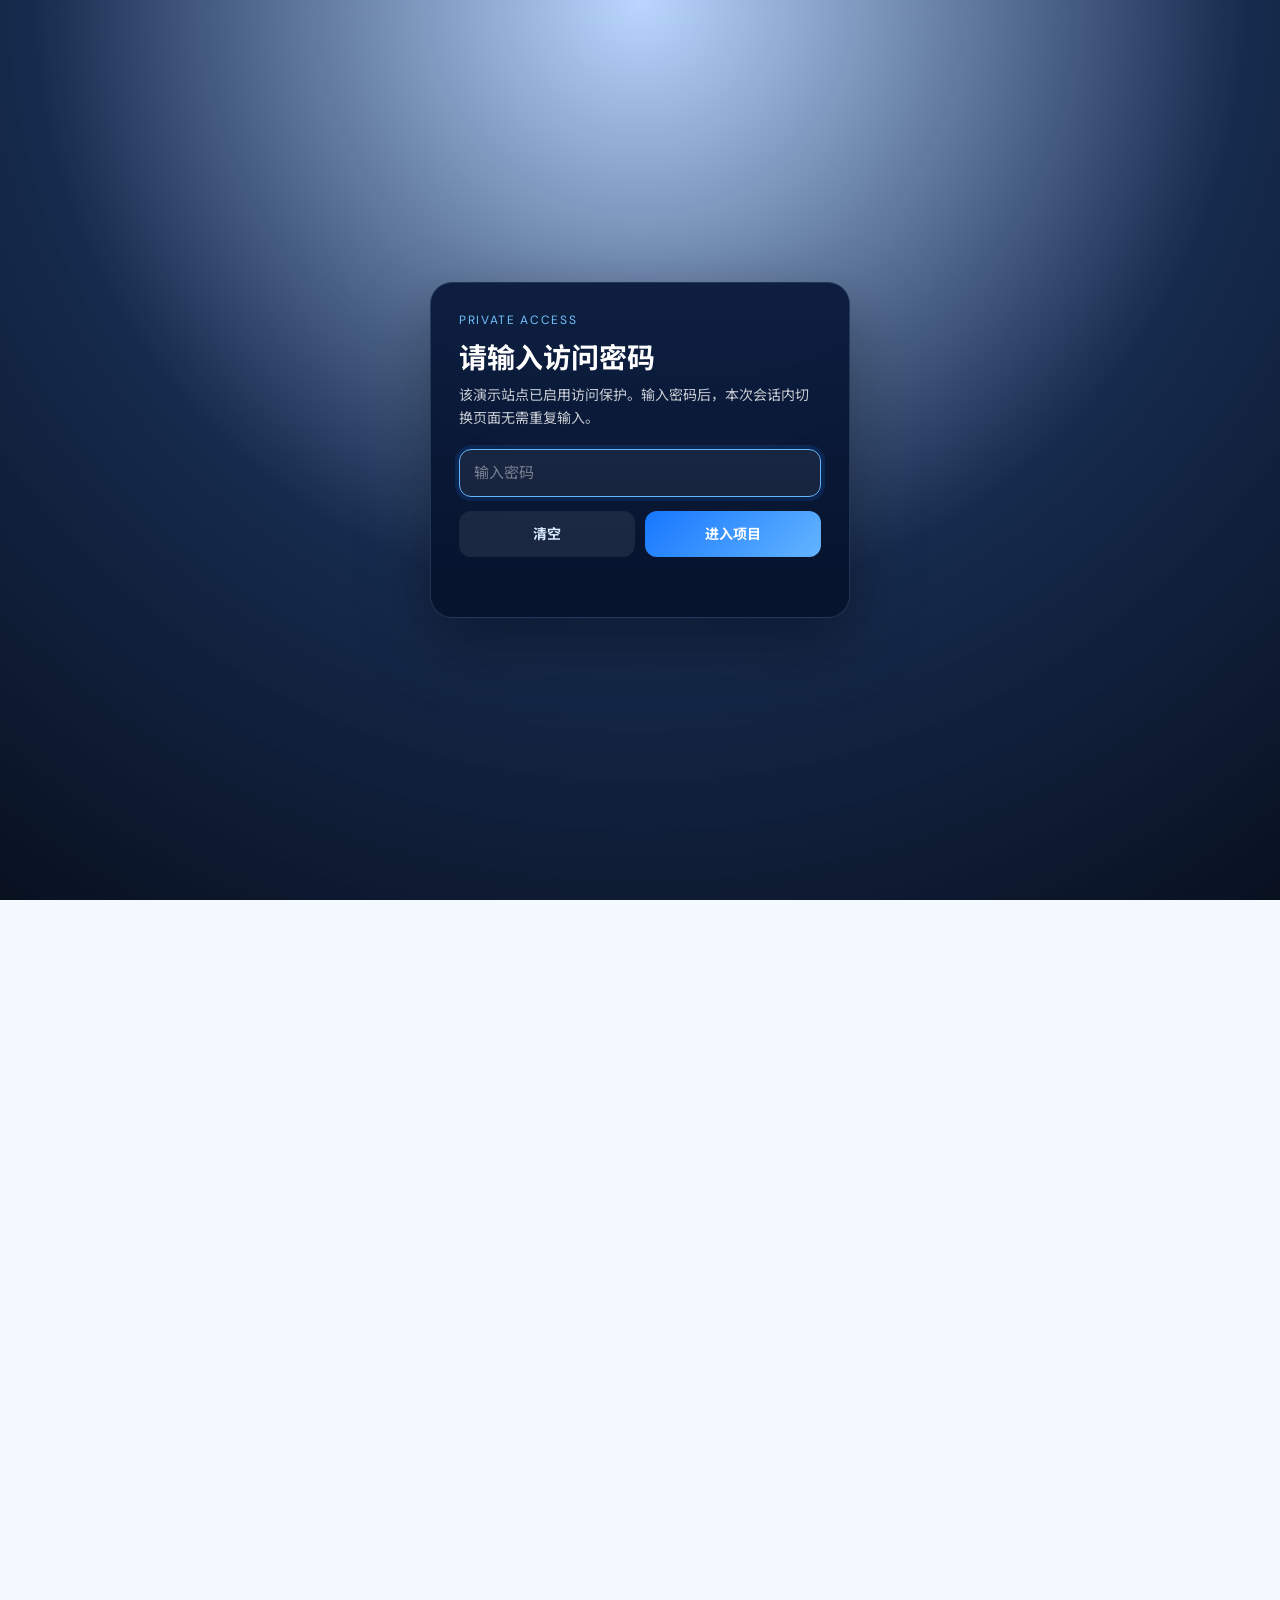
==== datasets.html @ b57ff24f "Add shared password gate for all pages" ====
<!DOCTYPE html>
<html lang="zh-CN">
<head>
  <meta charset="UTF-8" />
  <meta name="viewport" content="width=device-width, initial-scale=1.0" />
  <title>公共数据集 — 图灵 2.0</title>
  <meta name="description" content="覆盖 4 个大类、33 个细分任务的 193 个可验证评测条目，连接数据、任务、指标与测评能力。" />
  <link rel="preconnect" href="https://fonts.googleapis.com" />
  <link rel="preconnect" href="https://fonts.gstatic.com" crossorigin />
  <link href="https://fonts.googleapis.com/css2?family=DM+Sans:wght@400;500;600;700&family=Noto+Sans+SC:wght@400;500;600;700&family=JetBrains+Mono:wght@500;600&display=swap" rel="stylesheet" />
  <script src="gate.js"></script>
  <link rel="stylesheet" href="styles.css" />
  <link rel="stylesheet" href="vitality-blue.css" />
  <link rel="stylesheet" href="animations.css" />
</head>
<body>

  <!-- ============ NAV ============ -->
  <header class="site-header">
    <div class="nav-inner">
      <a href="index.html" class="brand">
        <svg class="brand-symbol brand-ai" viewBox="0 0 42 42" fill="none" aria-hidden="true">
          <path d="M21 2.8 36.8 12v18L21 39.2 5.2 30V12L21 2.8Z" stroke="#1677FF" stroke-width="2"/>
          <path d="m21 8 11 6.4v12.7L21 33.5 10 27.1V14.4L21 8Z" stroke="#64B5FF"/>
          <line x1="21" y1="11" x2="21" y2="31" stroke="#1677FF" stroke-width="1.2" stroke-opacity="0.4" stroke-dasharray="2 2"/>
          <line x1="10" y1="21" x2="32" y2="21" stroke="#1677FF" stroke-width="1.2" stroke-opacity="0.4" stroke-dasharray="2 2"/>
          <path d="M21 21 Q24.6 17.4 28 14" stroke="#705CFF" stroke-width="1.1" stroke-opacity="0.75" fill="none"/>
          <path d="M21 21 Q17.4 17.4 14 14" stroke="#1677FF" stroke-width="1.1" stroke-opacity="0.75" fill="none"/>
          <path d="M21 21 Q17.4 24.6 14 28" stroke="#64B5FF" stroke-width="1.1" stroke-opacity="0.75" fill="none"/>
          <path d="M21 21 Q24.6 24.6 28 28" stroke="#73C4FF" stroke-width="1.1" stroke-opacity="0.75" fill="none"/>
          <circle cx="28" cy="14" r="2.4" fill="#705CFF"/>
          <circle cx="14" cy="14" r="2.4" fill="#1677FF"/>
          <circle cx="14" cy="28" r="2.4" fill="#64B5FF"/>
          <circle cx="28" cy="28" r="2.4" fill="#73C4FF"/>
          <circle cx="21" cy="21" r="5" fill="#1677FF"/>
          <circle cx="21" cy="21" r="2.3" fill="#A9D8FF"/>
          <circle cx="5.2" cy="12" r="1.8" fill="#705CFF"/>
          <circle cx="36.8" cy="30" r="1.8" fill="#1677FF"/>
        </svg>
        <span class="brand-word">
          <span>图灵 <b>2.0</b></span>
          <small>EMOTIONAL INTELLIGENCE AI</small>
        </span>
      </a>

      <nav class="nav-links">
        <a href="index.html">首页</a>
        <a href="datasets.html">公共数据集</a>
        <a href="framework.html">测评框架</a>
        <a href="owned.html">自有数据集</a>
        <a href="leaderboard.html">模型榜单</a>
      </nav>

      <div class="nav-actions">
        <button class="lang-toggle" aria-label="切换语言">
          <span class="lang-opt is-active" data-lang="zh">中文</span>
          <span class="lang-divider">/</span>
          <span class="lang-opt" data-lang="en">EN</span>
        </button>
        <button class="btn-icon-nav" data-dialog-open title="提交测评结果">
          <svg viewBox="0 0 20 20" width="15" height="15" fill="none" aria-hidden="true">
            <path d="M10 13V4M6 7l4-4 4 4" stroke="currentColor" stroke-width="1.8" stroke-linecap="round" stroke-linejoin="round"/>
            <path d="M3 16h14" stroke="currentColor" stroke-width="1.8" stroke-linecap="round"/>
          </svg>
        </button>
        <button class="nav-toggle" aria-label="展开导航">
          <span></span><span></span><span></span>
        </button>
      </div>
    </div>
  </header>

  <!-- Mobile Nav -->
  <div class="mobile-nav">
    <a href="index.html">首页</a>
    <a href="datasets.html">公共数据集</a>
    <a href="framework.html">测评框架</a>
    <a href="owned.html">自有数据集</a>
    <a href="leaderboard.html">模型榜单</a>
    <a href="#" data-dialog-open>提交测评结果 ↗</a>
  </div>

  <!-- ============ 数据集浏览器（深色区） ============ -->
  <section class="dark-section" style="padding-top:64px;padding-bottom:96px;min-height:100vh;">
    <div class="section-shell">

      <div class="section-header-row" style="margin-bottom:8px;">
        <div>
          <span class="section-label">PUBLIC DATASETS</span>
          <h1 class="section-title" style="margin-top:14px;">公共数据集</h1>
          <p class="section-desc" style="margin-top:18px;">
            覆盖 <b>4</b> 个大类、<b>33</b> 个细分任务的 <b>193</b> 个可验证评测条目，连接数据、任务、指标与测评能力。
          </p>
        </div>
        <div class="empathy-pie-card" aria-label="四类能力占比">
          <div class="pie-wrap">
            <div class="empathy-pie" role="img" aria-label="情感共情 27.5%，认知共情 32.1%，共情关怀 22.3%，安全交互 18.1%"></div>
            <div class="pie-total">100%</div>
          </div>
          <div class="pie-legend" aria-label="占比图例">
            <div class="pie-item"><span class="pie-dot dot-affective"></span><span>情感共情</span><b>27.5%</b></div>
            <div class="pie-item"><span class="pie-dot dot-cognitive"></span><span>认知共情</span><b>32.1%</b></div>
            <div class="pie-item"><span class="pie-dot dot-care"></span><span>共情关怀</span><b>22.3%</b></div>
            <div class="pie-item"><span class="pie-dot dot-safe"></span><span>安全交互</span><b>18.1%</b></div>
          </div>
        </div>
      </div>

      <p style="font-size:12.5px;color:rgba(255,255,255,.4);margin-top:20px;line-height:1.7;">
        统计口径：同一数据集若出现在不同细分任务中，按不同评测条目分别计数。<br />
        数据来源：图灵2.0-大模型共情智能评测数据集，更新时间 07月27日。
      </p>

      <!-- 大类统计卡（JS 渲染） -->
      <div class="cat-stats" id="cat-stats"></div>

      <!-- 浏览器面板 -->
      <div class="browser-panel">
        <div class="browser-toolbar">
          <div class="search-box">
            <svg viewBox="0 0 24 24" fill="none"><circle cx="11" cy="11" r="7" stroke="#fff" stroke-width="2"/><path d="m20 20-3.5-3.5" stroke="#fff" stroke-width="2" stroke-linecap="round"/></svg>
            <input type="search" id="dataset-search" class="search-input"
              placeholder="搜索数据集名称、英文名、摘要、模态、任务…" aria-label="搜索数据集" />
          </div>
        </div>

        <div class="subtask-chips" id="subtask-chips"></div>

        <div class="result-count" id="result-count"></div>

        <div class="entry-list" id="entry-list"></div>
      </div>

    </div>
  </section>

  <!-- ============ FOOTER ============ -->
  <footer class="site-footer">
    <div class="footer-inner">
      <div class="footer-grid">
        <div class="footer-brand">
          <a href="index.html" class="brand">
            <svg class="brand-symbol brand-ai" viewBox="0 0 42 42" fill="none" aria-hidden="true">
              <path d="M21 2.8 36.8 12v18L21 39.2 5.2 30V12L21 2.8Z" stroke="#64B5FF" stroke-width="2"/>
              <path d="m21 8 11 6.4v12.7L21 33.5 10 27.1V14.4L21 8Z" stroke="#73C4FF"/>
              <line x1="21" y1="11" x2="21" y2="31" stroke="#73C4FF" stroke-width="1.2" stroke-opacity="0.45" stroke-dasharray="2 2"/>
              <line x1="10" y1="21" x2="32" y2="21" stroke="#73C4FF" stroke-width="1.2" stroke-opacity="0.45" stroke-dasharray="2 2"/>
              <path d="M21 21 Q24.6 17.4 28 14" stroke="#A89BFF" stroke-width="1.1" stroke-opacity="0.85" fill="none"/>
              <path d="M21 21 Q17.4 17.4 14 14" stroke="#73C4FF" stroke-width="1.1" stroke-opacity="0.85" fill="none"/>
              <path d="M21 21 Q17.4 24.6 14 28" stroke="#9FD8FF" stroke-width="1.1" stroke-opacity="0.85" fill="none"/>
              <path d="M21 21 Q24.6 24.6 28 28" stroke="#A9D8FF" stroke-width="1.1" stroke-opacity="0.85" fill="none"/>
              <circle cx="28" cy="14" r="2.4" fill="#A89BFF"/>
              <circle cx="14" cy="14" r="2.4" fill="#73C4FF"/>
              <circle cx="14" cy="28" r="2.4" fill="#9FD8FF"/>
              <circle cx="28" cy="28" r="2.4" fill="#A9D8FF"/>
              <circle cx="21" cy="21" r="5" fill="#64B5FF"/>
              <circle cx="21" cy="21" r="2.3" fill="#D6ECFF"/>
              <circle cx="5.2" cy="12" r="1.8" fill="#A89BFF"/>
              <circle cx="36.8" cy="30" r="1.8" fill="#64B5FF"/>
            </svg>
            <span class="brand-word">
              <span>图灵 <b>2.0</b></span>
              <small>EMOTIONAL INTELLIGENCE AI</small>
            </span>
          </a>
          <p>大模型情感智能开放测评平台——从情绪感知、情感理解，到共情回应与风险识别。</p>
          <p class="footer-tagline">开放 · 透明 · 可复现</p>
        </div>

        <div class="footer-col">
          <h4>导航页面</h4>
          <a href="index.html">首页</a>
          <a href="datasets.html">公共数据集</a>
          <a href="framework.html">测评框架</a>
          <a href="owned.html">自有数据集</a>
          <a href="leaderboard.html">模型榜单</a>
        </div>

        <div class="footer-col">
          <h4>能力领域</h4>
          <a href="framework.html">情绪感知</a>
          <a href="framework.html">情感理解</a>
          <a href="framework.html">共情回应</a>
          <a href="framework.html">安全与伦理</a>
        </div>

        <div class="footer-col">
          <h4>联系与提交</h4>
          <a href="https://github.com/weizhi002/turing-2.0/issues/new?labels=evaluation" target="_blank" rel="noopener">GitHub 讨论 ↗</a>
          <span class="footer-static">benchmark@example.com</span>
          <span class="footer-static">Demo 演示用途 · 数据持续复核</span>
        </div>
      </div>

      <div class="footer-bottom">
        © <span data-year>2026</span> Turing 2.0 Contributors · 大模型情感智能开放测评平台
      </div>
    </div>
  </footer>

  <!-- ============ SUBMIT DIALOG ============ -->
  <dialog id="submit-dialog">
    <div class="dialog-inner">
      <button class="dialog-close" aria-label="关闭">×</button>
      <h3 class="dialog-title">提交结果所需信息</h3>
      <p class="dialog-sub">请按以下四项要求准备评测提交材料</p>

      <div class="dialog-steps">
        <div class="dialog-step">
          <span class="dialog-step-num">1</span>
          <p><b>模型与版本</b><span>模型名称、参数规模、模态输入、推理配置和发布日期</span></p>
        </div>
        <div class="dialog-step">
          <span class="dialog-step-num">2</span>
          <p><b>评测维度</b><span>明确提交 P / U / E / R / G / S / A 中哪些维度，以及对应任务集</span></p>
        </div>
        <div class="dialog-step">
          <span class="dialog-step-num">3</span>
          <p><b>数据与协议</b><span>列出使用的数据集、划分方式、许可证和是否包含私有测试集</span></p>
        </div>
        <div class="dialog-step">
          <span class="dialog-step-num">4</span>
          <p><b>指标与证据</b><span>提供客观指标、人工评分规则、失败案例和可复现实验脚本</span></p>
        </div>
      </div>

      <a class="btn btn-primary" style="width:100%;justify-content:center;" href="https://github.com/weizhi002/turing-2.0/issues/new?labels=evaluation" target="_blank" rel="noopener">前往 GitHub 提交 ↗</a>
      <p class="dialog-demo-note">Demo 演示用途，数据持续复核；正式发布前联系邮箱需替换。</p>
    </div>
  </dialog>

  <script src="data.js"></script>
  <script src="subpages.js"></script>
  <script src="datasets.js"></script>
  <script src="comments.js"></script>
</body>
</html>
---- styles.css ----
/* ============================================================
   图灵 2.0 — Core Design System
   styles.css  (Demo2 复建版 · 2026-08)
   ============================================================ */

/* ---------- 1. Design Tokens ---------- */
:root {
  --ink: #0b1f3a;
  --muted: #63758d;
  --paper: #f4f8ff;
  --white: #ffffff;
  --navy: #071d42;
  --navy-light: #0b2d5c;
  --blue: #1677ff;
  --blue-light: #64b5ff;
  --cyan: #73c4ff;
  --purple: #705cff;
  --line: #d9e5f5;
  --panel-line: #214d7d;

  --nav-h: 78px;
  --nav-max: 1320px;
  --shell-max: 1180px;

  --radius: 16px;
  --radius-sm: 10px;
  --radius-lg: 24px;

  --shadow-soft: 0 8px 30px rgba(11, 31, 58, .08);
  --shadow-blue: 0 12px 40px rgba(22, 119, 255, .16);
  --shadow-card: 0 4px 20px rgba(11, 31, 58, .06);

  --ease: cubic-bezier(.22, .61, .36, 1);
}

/* ---------- 2. Reset & Base ---------- */
*,
*::before,
*::after {
  margin: 0;
  padding: 0;
  box-sizing: border-box;
}

html {
  -webkit-text-size-adjust: 100%;
  scroll-behavior: smooth;
}

body {
  font-family: 'DM Sans', 'Noto Sans SC', sans-serif;
  font-weight: 400;
  color: var(--ink);
  background: var(--paper);
  line-height: 1.6;
  overflow-x: hidden;
}

a {
  color: inherit;
  text-decoration: none;
}

ul {
  list-style: none;
}

img,
svg {
  display: block;
  max-width: 100%;
}

button {
  font-family: inherit;
  cursor: pointer;
  border: none;
  background: none;
}

input {
  font-family: inherit;
}

code {
  font-family: 'JetBrains Mono', 'SF Mono', Consolas, monospace;
  font-size: .88em;
  background: rgba(22, 119, 255, .08);
  padding: 1px 6px;
  border-radius: 5px;
  color: var(--blue);
}

/* ---------- 3. Typography ---------- */
.eyebrow {
  font-family: 'DM Sans', sans-serif;
  font-size: 13px;
  font-weight: 600;
  letter-spacing: .12em;
  text-transform: uppercase;
  color: var(--blue);
}

.section-label {
  font-family: 'DM Sans', sans-serif;
  font-size: 14px;
  font-weight: 600;
  letter-spacing: .1em;
  text-transform: uppercase;
  color: var(--blue);
}

.section-title {
  font-family: 'Noto Sans SC', sans-serif;
  font-size: clamp(34px, 4.4vw, 54px);
  font-weight: 600;
  line-height: 1.18;
  color: var(--ink);
  letter-spacing: -.01em;
}

.section-desc {
  font-size: 17px;
  color: var(--muted);
  max-width: 620px;
  line-height: 1.7;
}

.accent-blue {
  color: var(--blue);
}

/* ---------- 4. Layout Shells ---------- */
.section-shell {
  width: min(var(--shell-max), calc(100% - 48px));
  margin: auto;
}

.section-space {
  padding-top: 118px;
  padding-bottom: 118px;
}

.section-space-sm {
  padding-top: 72px;
  padding-bottom: 72px;
}

/* ---------- 5. Navigation ---------- */
.site-header {
  position: sticky;
  top: 0;
  z-index: 1000;
  background: rgba(244, 248, 255, .82);
  backdrop-filter: blur(20px);
  -webkit-backdrop-filter: blur(20px);
  border-bottom: 1px solid var(--line);
}

.nav-inner {
  max-width: var(--nav-max);
  height: var(--nav-h);
  margin: auto;
  padding: 0 24px;
  display: flex;
  align-items: center;
  gap: 36px;
}

.nav-links {
  display: flex;
  align-items: center;
  gap: 8px;
  margin-left: 12px;
}

.nav-links a {
  font-family: 'Noto Sans SC', sans-serif;
  font-size: 15px;
  font-weight: 500;
  color: var(--ink);
  padding: 8px 16px;
  border-radius: 8px;
  position: relative;
  transition: color .25s var(--ease), background .25s var(--ease);
}

.nav-links a:hover {
  color: var(--blue);
  background: rgba(22, 119, 255, .06);
}

.nav-links a.active {
  color: var(--blue);
}

.nav-links a.active::after {
  content: '';
  position: absolute;
  left: 16px;
  right: 16px;
  bottom: 2px;
  height: 2px;
  background: var(--blue);
  border-radius: 2px;
}

.nav-actions {
  margin-left: auto;
  display: flex;
  align-items: center;
  gap: 12px;
}

.nav-toggle {
  display: none;
  width: 44px;
  height: 44px;
  border-radius: 10px;
  align-items: center;
  justify-content: center;
  flex-direction: column;
  gap: 5px;
}

.nav-toggle span {
  width: 22px;
  height: 2px;
  background: var(--ink);
  border-radius: 2px;
  transition: transform .3s var(--ease), opacity .3s var(--ease);
}

.nav-toggle.open span:nth-child(1) {
  transform: translateY(7px) rotate(45deg);
}

.nav-toggle.open span:nth-child(2) {
  opacity: 0;
}

.nav-toggle.open span:nth-child(3) {
  transform: translateY(-7px) rotate(-45deg);
}

/* ---------- 6. Logo ---------- */
.brand {
  display: flex;
  align-items: center;
  gap: 12px;
  transition: transform .3s var(--ease);
}

.brand:hover .brand-symbol {
  transform: rotate(6deg) scale(1.04);
  filter: drop-shadow(0 4px 12px rgba(22, 119, 255, .3));
}

.brand-symbol {
  width: 42px;
  height: 42px;
  flex-shrink: 0;
  transition: transform .3s var(--ease), filter .3s var(--ease);
}

.brand-word {
  font-family: 'Noto Sans SC', sans-serif;
  font-size: 20px;
  font-weight: 600;
  color: var(--ink);
  display: flex;
  flex-direction: column;
  line-height: 1.2;
}

.brand-word b {
  color: var(--blue);
  font-weight: 700;
}

.brand-word small {
  font-family: 'DM Sans', sans-serif;
  font-size: 9px;
  font-weight: 600;
  letter-spacing: .14em;
  color: var(--muted);
  margin-top: 2px;
}

/* ---------- 7. Buttons ---------- */
.btn {
  display: inline-flex;
  align-items: center;
  gap: 8px;
  font-family: 'Noto Sans SC', sans-serif;
  font-size: 15px;
  font-weight: 500;
  padding: 12px 24px;
  border-radius: var(--radius-sm);
  transition: transform .25s var(--ease), box-shadow .25s var(--ease),
              background .25s var(--ease), color .25s var(--ease);
  white-space: nowrap;
}

.btn:hover {
  transform: translateY(-2px);
}

.btn-primary {
  background: var(--blue);
  color: var(--white);
  box-shadow: 0 4px 14px rgba(22, 119, 255, .3);
}

.btn-primary:hover {
  box-shadow: 0 8px 24px rgba(22, 119, 255, .4);
}

.btn-ghost {
  background: transparent;
  color: var(--ink);
  border: 1.5px solid var(--line);
}

.btn-ghost:hover {
  border-color: var(--blue);
  color: var(--blue);
}

.btn-light {
  background: rgba(255, 255, 255, .1);
  color: var(--white);
  border: 1.5px solid rgba(255, 255, 255, .25);
}

.btn-light:hover {
  border-color: var(--cyan);
  color: var(--cyan);
}

.btn-link {
  font-family: 'DM Sans', sans-serif;
  font-size: 14px;
  font-weight: 600;
  color: var(--blue);
  display: inline-flex;
  align-items: center;
  gap: 6px;
  transition: gap .25s var(--ease);
}

.btn-link:hover {
  gap: 10px;
}

.btn-nav {
  font-family: 'DM Sans', sans-serif;
  font-size: 14px;
  font-weight: 600;
  color: var(--blue);
  padding: 9px 18px;
  border: 1.5px solid var(--blue);
  border-radius: var(--radius-sm);
  transition: all .25s var(--ease);
}

.btn-nav:hover {
  background: var(--blue);
  color: var(--white);
  transform: translateY(-2px);
}

.lang-toggle {
  font-family: 'DM Sans', sans-serif;
  font-size: 12px;
  font-weight: 600;
  padding: 6px 11px;
  border: 1px solid var(--line);
  border-radius: var(--radius-sm);
  letter-spacing: .04em;
  display: flex;
  align-items: center;
  gap: 4px;
  transition: border-color .2s var(--ease);
}

.lang-toggle:hover {
  border-color: var(--blue);
}

.lang-opt {
  color: var(--muted);
  transition: color .2s var(--ease);
}

.lang-opt.is-active {
  color: var(--blue);
}

.lang-divider {
  color: var(--line);
  font-weight: 400;
}

.btn-icon-nav {
  display: flex;
  align-items: center;
  justify-content: center;
  width: 34px;
  height: 34px;
  border: 1px solid var(--line);
  border-radius: var(--radius-sm);
  color: var(--muted);
  flex-shrink: 0;
  transition: color .2s var(--ease), border-color .2s var(--ease);
}

.btn-icon-nav:hover {
  color: var(--blue);
  border-color: var(--blue);
}

/* ---------- 8. Cards ---------- */
.card {
  background: var(--white);
  border: 1px solid var(--line);
  border-radius: var(--radius);
  padding: 32px;
  transition: transform .35s var(--ease), box-shadow .35s var(--ease),
              border-color .35s var(--ease);
}

.card-hover:hover {
  transform: translateY(-8px);
  border-color: var(--blue);
  box-shadow: var(--shadow-blue);
}

.card-num {
  font-family: 'DM Sans', sans-serif;
  font-size: 13px;
  font-weight: 600;
  letter-spacing: .1em;
  color: var(--blue-light);
}

.card-title {
  font-family: 'Noto Sans SC', sans-serif;
  font-size: 24px;
  font-weight: 600;
  color: var(--ink);
  margin: 12px 0 16px;
}

.card-weight {
  display: inline-block;
  font-family: 'DM Sans', sans-serif;
  font-size: 12px;
  font-weight: 600;
  color: var(--blue);
  background: rgba(22, 119, 255, .08);
  padding: 4px 12px;
  border-radius: 20px;
  margin-bottom: 18px;
}

.card-list {
  display: flex;
  flex-direction: column;
  gap: 12px;
}

.card-list li {
  font-size: 15px;
  color: var(--muted);
  padding-left: 20px;
  position: relative;
}

.card-list li::before {
  content: '';
  position: absolute;
  left: 0;
  top: 8px;
  width: 8px;
  height: 8px;
  border-radius: 50%;
  background: var(--blue-light);
}

.card-desc {
  font-size: 15px;
  color: var(--muted);
  line-height: 1.7;
}

/* ---------- 9. Framework Grid ---------- */
.framework-grid {
  display: grid;
  grid-template-columns: repeat(4, 1fr);
  gap: 24px;
}

.grid-2 {
  display: grid;
  grid-template-columns: repeat(2, 1fr);
  gap: 24px;
}

.grid-3 {
  display: grid;
  grid-template-columns: repeat(3, 1fr);
  gap: 24px;
}

/* ---------- 10. Metrics Bar ---------- */
.metrics-bar {
  display: flex;
  align-items: center;
  gap: 48px;
  flex-wrap: wrap;
}

.metric-item {
  display: flex;
  flex-direction: column;
  gap: 2px;
}

.metric-num {
  font-family: 'DM Sans', sans-serif;
  font-size: 32px;
  font-weight: 600;
  color: var(--ink);
  line-height: 1;
}

.metric-label {
  font-size: 13px;
  color: var(--muted);
}

/* ---------- 11. Tables ---------- */
.data-table-wrap {
  overflow-x: auto;
  border: 1px solid var(--line);
  border-radius: var(--radius);
  background: var(--white);
}

.data-table {
  width: 100%;
  border-collapse: collapse;
  font-size: 15px;
}

.data-table th {
  font-family: 'DM Sans', sans-serif;
  font-size: 12px;
  font-weight: 600;
  letter-spacing: .08em;
  text-transform: uppercase;
  color: var(--muted);
  text-align: left;
  padding: 14px 20px;
  border-bottom: 1px solid var(--line);
  white-space: nowrap;
  background: var(--paper);
}

.data-table td {
  padding: 18px 20px;
  border-bottom: 1px solid var(--line);
  color: var(--ink);
  vertical-align: top;
}

.data-table tbody tr:last-child td {
  border-bottom: none;
}

.data-table tbody tr {
  transition: background .2s var(--ease);
}

.data-table tbody tr:hover {
  background: rgba(22, 119, 255, .03);
}

.table-name {
  font-weight: 600;
  color: var(--ink);
}

.table-tag {
  display: inline-block;
  font-size: 12px;
  font-weight: 500;
  padding: 3px 10px;
  border-radius: 20px;
}

.tag-affective { background: rgba(22, 119, 255, .1); color: var(--blue); }
.tag-cognitive { background: rgba(112, 92, 255, .1); color: var(--purple); }
.tag-concern { background: rgba(100, 181, 255, .12); color: #0a6ed1; }
.tag-safety { background: rgba(115, 196, 255, .15); color: #0958a8; }

.arrow-cell {
  text-align: right;
  color: var(--muted);
  font-size: 18px;
}

/* ---------- 12. Tags / Chips ---------- */
.chip {
  display: inline-flex;
  align-items: center;
  gap: 6px;
  font-size: 13px;
  font-weight: 500;
  padding: 6px 14px;
  border-radius: 20px;
  background: rgba(22, 119, 255, .06);
  color: var(--blue);
  border: 1px solid rgba(22, 119, 255, .15);
}

.chip-outline {
  background: transparent;
  border: 1px solid var(--line);
  color: var(--muted);
}

.theory-tags .chip {
  font-size: 12px;
  font-style: italic;
  font-weight: 400;
  opacity: 0.65;
  padding: 4px 10px;
}

.chip-row {
  display: flex;
  gap: 10px;
  flex-wrap: wrap;
  align-items: center;
}

/* ---------- 13. Subpage Hero ---------- */
.subpage-hero {
  padding-top: 60px;
  padding-bottom: 48px;
}

.subpage-hero .section-shell {
  display: flex;
  justify-content: space-between;
  align-items: flex-end;
  gap: 40px;
}

.subpage-hero-left {
  flex: 1;
}

.subpage-hero-right {
  text-align: right;
  flex-shrink: 0;
  display: flex;
  gap: 40px;
}

.stat-big {
  font-family: 'DM Sans', sans-serif;
  font-size: 48px;
  font-weight: 600;
  color: var(--blue);
  line-height: 1;
}

.stat-sub {
  font-size: 14px;
  color: var(--muted);
  margin-top: 6px;
}

/* ---------- 14. EI-META 七维体系 ---------- */
.eimeta-formula {
  font-family: 'JetBrains Mono', 'SF Mono', monospace;
  font-size: clamp(15px, 2vw, 20px);
  font-weight: 600;
  color: var(--blue);
  background: rgba(22, 119, 255, .05);
  border: 1px dashed rgba(22, 119, 255, .3);
  border-radius: var(--radius-sm);
  padding: 16px 24px;
  display: inline-block;
  margin-bottom: 40px;
}

.eimeta-grid {
  display: grid;
  grid-template-columns: repeat(7, 1fr);
  gap: 16px;
}

.eimeta-card {
  background: var(--white);
  border: 1px solid var(--line);
  border-radius: var(--radius);
  padding: 24px 18px;
  text-align: center;
  transition: transform .3s var(--ease), border-color .3s var(--ease),
              box-shadow .3s var(--ease);
}

.eimeta-card:hover {
  transform: translateY(-6px);
  border-color: var(--blue);
  box-shadow: var(--shadow-blue);
}

.eimeta-letter {
  width: 46px;
  height: 46px;
  margin: 0 auto 14px;
  border-radius: 14px;
  display: flex;
  align-items: center;
  justify-content: center;
  font-family: 'DM Sans', sans-serif;
  font-size: 22px;
  font-weight: 700;
  color: var(--white);
  background: linear-gradient(135deg, var(--blue), var(--blue-light));
}

.eimeta-card:nth-child(2n) .eimeta-letter {
  background: linear-gradient(135deg, var(--purple), #a89bff);
}

.eimeta-name {
  font-family: 'Noto Sans SC', sans-serif;
  font-size: 16px;
  font-weight: 600;
  color: var(--ink);
  margin-bottom: 8px;
}

.eimeta-desc {
  font-size: 12.5px;
  color: var(--muted);
  line-height: 1.6;
  margin-bottom: 12px;
}

.eimeta-keys {
  display: flex;
  flex-wrap: wrap;
  gap: 4px;
  justify-content: center;
}

.eimeta-keys span {
  font-size: 11px;
  color: var(--blue);
  background: rgba(22, 119, 255, .07);
  padding: 2px 8px;
  border-radius: 10px;
}

/* ---------- 15. 测评流程 ---------- */
.process-steps {
  display: grid;
  grid-template-columns: repeat(3, 1fr);
  gap: 24px;
  counter-reset: step;
}

.process-step {
  background: var(--white);
  border: 1px solid var(--line);
  border-radius: var(--radius);
  padding: 32px;
  position: relative;
}

.process-step-num {
  font-family: 'DM Sans', sans-serif;
  font-size: 40px;
  font-weight: 700;
  color: rgba(22, 119, 255, .15);
  line-height: 1;
  margin-bottom: 16px;
}

.process-step-title {
  font-family: 'Noto Sans SC', sans-serif;
  font-size: 19px;
  font-weight: 600;
  color: var(--ink);
  margin-bottom: 10px;
}

.process-step p {
  font-size: 14.5px;
  color: var(--muted);
  line-height: 1.7;
}

.pipeline {
  display: flex;
  align-items: center;
  gap: 0;
  flex-wrap: wrap;
  margin-top: 32px;
  background: var(--white);
  border: 1px solid var(--line);
  border-radius: var(--radius);
  padding: 24px 28px;
}

.pipeline-node {
  font-family: 'Noto Sans SC', sans-serif;
  font-size: 14px;
  font-weight: 600;
  color: var(--blue);
  background: rgba(22, 119, 255, .07);
  padding: 8px 16px;
  border-radius: 20px;
  white-space: nowrap;
}

.pipeline-arrow {
  color: var(--blue-light);
  font-size: 16px;
  margin: 0 8px;
  flex-shrink: 0;
}

/* ---------- 16. MEI-Empathy-M 四维 ---------- */
.mei-layout {
  display: grid;
  grid-template-columns: 1fr 380px;
  gap: 48px;
  align-items: center;
}

.mei-cards {
  display: grid;
  grid-template-columns: 1fr 1fr;
  gap: 20px;
}

.mei-card {
  background: var(--white);
  border: 1px solid var(--line);
  border-radius: var(--radius);
  padding: 26px;
  transition: transform .3s var(--ease), border-color .3s var(--ease);
}

.mei-card:hover {
  transform: translateY(-4px);
  border-color: var(--blue);
}

.mei-card-num {
  font-family: 'DM Sans', sans-serif;
  font-size: 12px;
  font-weight: 700;
  letter-spacing: .1em;
  color: var(--blue-light);
}

.mei-card-title {
  font-family: 'Noto Sans SC', sans-serif;
  font-size: 17px;
  font-weight: 600;
  color: var(--ink);
  margin: 8px 0 4px;
}

.mei-card-en {
  font-family: 'DM Sans', sans-serif;
  font-size: 12px;
  color: var(--muted);
  margin-bottom: 10px;
}

.mei-card p {
  font-size: 13.5px;
  color: var(--muted);
  line-height: 1.65;
}

/* 雷达图 */
.radar-wrap {
  background: var(--white);
  border: 1px solid var(--line);
  border-radius: var(--radius-lg);
  padding: 32px;
  text-align: center;
}

.radar-title {
  font-family: 'Noto Sans SC', sans-serif;
  font-size: 15px;
  font-weight: 600;
  color: var(--ink);
  margin-bottom: 4px;
}

.radar-sub {
  font-size: 12px;
  color: var(--muted);
  margin-bottom: 16px;
}

.radar-svg {
  width: 100%;
  max-width: 300px;
  margin: 0 auto;
}

.radar-axis-label {
  font-family: 'Noto Sans SC', sans-serif;
  font-size: 11px;
  font-weight: 600;
  fill: var(--ink);
}

.radar-axis-val {
  font-family: 'DM Sans', sans-serif;
  font-size: 10px;
  fill: var(--blue);
  font-weight: 700;
}

/* ---------- 17. 平台目标流程 ---------- */
.goal-flow {
  display: flex;
  align-items: stretch;
  gap: 0;
  flex-wrap: wrap;
  justify-content: center;
}

.goal-node {
  flex: 1;
  min-width: 160px;
  background: var(--white);
  border: 1px solid var(--line);
  border-radius: var(--radius);
  padding: 22px 18px;
  text-align: center;
  position: relative;
}

.goal-node + .goal-node {
  margin-left: 28px;
}

.goal-node + .goal-node::before {
  content: '→';
  position: absolute;
  left: -22px;
  top: 50%;
  transform: translateY(-50%);
  color: var(--blue-light);
  font-size: 16px;
}

.goal-node-icon {
  font-family: 'DM Sans', sans-serif;
  font-size: 12px;
  font-weight: 700;
  letter-spacing: .08em;
  color: var(--blue-light);
  margin-bottom: 8px;
}

.goal-node-text {
  font-family: 'Noto Sans SC', sans-serif;
  font-size: 15px;
  font-weight: 600;
  color: var(--ink);
}

/* ---------- 18. Footer ---------- */
.site-footer {
  background: var(--navy);
  color: rgba(255, 255, 255, .7);
  padding: 72px 0 32px;
}

.footer-inner {
  width: min(var(--shell-max), calc(100% - 48px));
  margin: auto;
}

.footer-grid {
  display: grid;
  grid-template-columns: 2fr 1fr 1fr 1fr;
  gap: 48px;
  padding-bottom: 48px;
  border-bottom: 1px solid rgba(255, 255, 255, .1);
}

.footer-brand .brand-word {
  color: var(--white);
}

.footer-brand p {
  margin-top: 16px;
  font-size: 15px;
  color: rgba(255, 255, 255, .6);
  line-height: 1.7;
}

.footer-brand .footer-tagline {
  font-size: 13px;
  color: var(--cyan);
  letter-spacing: .08em;
  margin-top: 8px;
}

.footer-col h4 {
  font-family: 'Noto Sans SC', sans-serif;
  font-size: 15px;
  font-weight: 600;
  color: var(--white);
  margin-bottom: 16px;
}

.footer-col a {
  display: block;
  font-size: 14px;
  color: rgba(255, 255, 255, .6);
  padding: 6px 0;
  transition: color .25s var(--ease);
}

.footer-col a:hover {
  color: var(--cyan);
}

.footer-col span.footer-static {
  display: block;
  font-size: 14px;
  color: rgba(255, 255, 255, .6);
  padding: 6px 0;
}

.footer-bottom {
  padding-top: 24px;
  font-size: 13px;
  color: rgba(255, 255, 255, .4);
  text-align: center;
}

/* ---------- 19. Dialog ---------- */
dialog {
  border: none;
  border-radius: var(--radius-lg);
  padding: 0;
  max-width: 560px;
  width: calc(100% - 48px);
  box-shadow: 0 24px 80px rgba(11, 31, 58, .3);
  overflow: hidden;
}

dialog::backdrop {
  background: rgba(7, 29, 66, .55);
  backdrop-filter: blur(6px);
}

.dialog-inner {
  padding: 40px;
  position: relative;
}

.dialog-title {
  font-family: 'Noto Sans SC', sans-serif;
  font-size: 24px;
  font-weight: 600;
  color: var(--ink);
}

.dialog-sub {
  font-size: 14px;
  color: var(--muted);
  margin-top: 6px;
}

.dialog-close {
  position: absolute;
  top: 16px;
  right: 16px;
  width: 36px;
  height: 36px;
  border-radius: 50%;
  display: flex;
  align-items: center;
  justify-content: center;
  font-size: 20px;
  color: var(--muted);
  transition: background .2s var(--ease);
}

.dialog-close:hover {
  background: rgba(11, 31, 58, .06);
  color: var(--ink);
}

.dialog-steps {
  display: flex;
  flex-direction: column;
  gap: 18px;
  margin: 28px 0;
}

.dialog-step {
  display: flex;
  gap: 16px;
  align-items: flex-start;
}

.dialog-step-num {
  width: 32px;
  height: 32px;
  border-radius: 50%;
  background: rgba(22, 119, 255, .1);
  color: var(--blue);
  font-family: 'DM Sans', sans-serif;
  font-size: 14px;
  font-weight: 600;
  display: flex;
  align-items: center;
  justify-content: center;
  flex-shrink: 0;
}

.dialog-step p {
  font-size: 14.5px;
  color: var(--ink);
  padding-top: 4px;
  line-height: 1.6;
}

.dialog-step p b {
  display: block;
  font-weight: 600;
}

.dialog-step p span {
  color: var(--muted);
  font-size: 13.5px;
}

.dialog-demo-note {
  font-size: 12px;
  color: var(--muted);
  margin-top: 16px;
  padding: 10px 14px;
  background: rgba(22, 119, 255, .04);
  border-radius: var(--radius-sm);
}

/* ---------- 19.1 Page Comments ---------- */
.comment-toggle {
  position: fixed;
  right: 24px;
  bottom: 24px;
  z-index: 1202;
  width: 46px;
  height: 46px;
  border-radius: 50%;
  display: flex;
  align-items: center;
  justify-content: center;
  color: var(--white);
  background: var(--blue);
  box-shadow: 0 12px 32px rgba(22, 119, 255, .36);
  transition: transform .2s var(--ease), background .2s var(--ease), box-shadow .2s var(--ease);
}

.comment-list-toggle {
  position: fixed;
  right: 24px;
  bottom: 88px;
  z-index: 1202;
  width: 46px;
  height: 46px;
  border-radius: 50%;
  display: flex;
  align-items: center;
  justify-content: center;
  color: var(--blue);
  background: var(--white);
  border: 1px solid rgba(22, 119, 255, .18);
  box-shadow: 0 10px 26px rgba(7, 29, 66, .16);
  transition: transform .2s var(--ease), color .2s var(--ease), background .2s var(--ease), border-color .2s var(--ease);
}

.comment-list-toggle:hover {
  transform: translateY(-2px);
  color: var(--white);
  background: var(--blue);
  border-color: var(--blue);
}

.comment-list-toggle.active {
  color: var(--white);
  background: var(--ink);
  border-color: var(--ink);
}

.comment-list-toggle.has-comments::after {
  content: '';
  position: absolute;
  top: 8px;
  right: 8px;
  width: 7px;
  height: 7px;
  border-radius: 50%;
  background: #f04452;
}

.comment-toggle:hover {
  transform: translateY(-2px);
  box-shadow: 0 16px 38px rgba(22, 119, 255, .44);
}

.comment-toggle.active { background: var(--ink); }

.comment-toggle svg,
.comment-panel svg {
  width: 21px;
  height: 21px;
  fill: none;
  stroke: currentColor;
  stroke-width: 1.8;
  stroke-linecap: round;
  stroke-linejoin: round;
}

.comment-badge {
  display: none;
  position: absolute;
  top: -4px;
  right: -4px;
  min-width: 21px;
  height: 21px;
  padding: 0 6px;
  border-radius: 11px;
  display: flex;
  align-items: center;
  justify-content: center;
  color: var(--white);
  background: #f04452;
  border: 2px solid var(--paper);
  font-family: 'DM Sans', sans-serif;
  font-size: 10px;
  font-weight: 700;
}

.comment-layer {
  position: absolute;
  inset: 0;
  z-index: 1198;
  pointer-events: none;
}

.comment-pin {
  position: absolute;
  width: 30px;
  height: 30px;
  transform: translate(-50%, -50%);
  border-radius: 15px 15px 15px 3px;
  display: flex;
  align-items: center;
  justify-content: center;
  pointer-events: auto;
  color: var(--white);
  background: var(--blue);
  border: 2px solid var(--white);
  box-shadow: 0 5px 16px rgba(7, 29, 66, .28);
  font-family: 'DM Sans', sans-serif;
  font-size: 12px;
  font-weight: 700;
  transition: transform .2s var(--ease), background .2s var(--ease);
}

.comment-pin:hover,
.comment-pin.active {
  transform: translate(-50%, -50%) scale(1.12);
  background: var(--purple);
}

.comment-pin-draft {
  pointer-events: none;
  background: var(--purple);
  animation: comment-pin-in .25s var(--ease) both;
}

@keyframes comment-pin-in {
  from { opacity: 0; transform: translate(-50%, -50%) scale(.55); }
  to { opacity: 1; transform: translate(-50%, -50%) scale(1); }
}

.comment-placing,
.comment-placing * { cursor: crosshair !important; }

.comment-placing .comment-toggle,
.comment-placing .comment-toggle * { cursor: pointer !important; }

.comment-panel {
  position: fixed;
  top: 16px;
  right: 16px;
  bottom: 88px;
  z-index: 1201;
  width: min(380px, calc(100vw - 32px));
  display: flex;
  flex-direction: column;
  background: var(--white);
  border: 1px solid var(--line);
  border-radius: var(--radius);
  box-shadow: 0 24px 70px rgba(7, 29, 66, .24);
  opacity: 0;
  transform: translateX(calc(100% + 32px));
  pointer-events: none;
  overflow: hidden;
  transition: opacity .25s var(--ease), transform .25s var(--ease);
}

.comment-panel.open {
  opacity: 1;
  transform: translateX(0);
  pointer-events: auto;
}

.comment-panel-head {
  min-height: 76px;
  padding: 16px 18px;
  border-bottom: 1px solid var(--line);
  display: flex;
  align-items: center;
  justify-content: space-between;
  gap: 16px;
}

.comment-panel-kicker {
  display: block;
  color: var(--blue);
  font-family: 'DM Sans', sans-serif;
  font-size: 10px;
  font-weight: 700;
  letter-spacing: .12em;
}

.comment-panel-head h2 {
  font-family: 'Noto Sans SC', sans-serif;
  font-size: 17px;
  font-weight: 600;
  line-height: 1.35;
  letter-spacing: 0;
}

.comment-panel-close {
  width: 36px;
  height: 36px;
  border-radius: 8px;
  display: flex;
  align-items: center;
  justify-content: center;
  color: var(--muted);
}

.comment-panel-close:hover {
  color: var(--ink);
  background: var(--paper);
}

.comment-compose,
.comment-reply { padding: 18px; }

.comment-compose { overflow-y: auto; }

.comment-compose label {
  display: block;
  margin: 0 0 6px;
  color: var(--ink);
  font-size: 12px;
  font-weight: 600;
}

.comment-compose label:not(:first-child) { margin-top: 16px; }

.comment-compose input,
.comment-compose textarea,
.comment-reply textarea {
  width: 100%;
  border: 1px solid var(--line);
  border-radius: 8px;
  outline: none;
  background: #f8fbff;
  padding: 10px 12px;
  color: var(--ink);
  font: inherit;
  font-size: 14px;
  line-height: 1.55;
  resize: vertical;
  transition: border-color .2s var(--ease), box-shadow .2s var(--ease);
}

.comment-compose input:focus,
.comment-compose textarea:focus,
.comment-reply textarea:focus {
  border-color: var(--blue);
  box-shadow: 0 0 0 3px rgba(22, 119, 255, .1);
}

.comment-form-actions,
.comment-thread-actions {
  display: flex;
  align-items: center;
  gap: 8px;
  margin-top: 12px;
}

.comment-form-actions { justify-content: flex-end; }

.comment-primary,
.comment-secondary,
.comment-icon-action {
  min-height: 36px;
  border-radius: 8px;
  display: inline-flex;
  align-items: center;
  justify-content: center;
  gap: 7px;
  padding: 0 13px;
  font-size: 13px;
  font-weight: 600;
}

.comment-primary {
  color: var(--white);
  background: var(--blue);
}

.comment-primary svg,
.comment-icon-action svg {
  width: 16px;
  height: 16px;
}

.comment-secondary,
.comment-icon-action {
  color: var(--muted);
  background: var(--paper);
}

.comment-icon-action:hover { color: var(--blue); }
.comment-icon-action.danger:hover { color: #d9363e; }

.comment-storage-note {
  margin-top: 14px;
  text-align: center;
  color: var(--muted);
  font-size: 11px;
}

.comment-storage-note.error {
  color: #d9363e;
}

.comment-list-wrap {
  flex: 1;
  overflow-y: auto;
  padding: 10px 14px 16px;
}

.comment-list-empty {
  margin: 18px;
  padding: 14px 16px;
  border: 1px dashed var(--line);
  border-radius: 10px;
  color: var(--muted);
  font-size: 13px;
  line-height: 1.6;
  background: #f8fbff;
}

.comment-list-item {
  width: 100%;
  text-align: left;
  border: 1px solid var(--line);
  border-radius: 10px;
  background: var(--white);
  padding: 11px 12px;
  margin-top: 10px;
  display: flex;
  flex-direction: column;
  gap: 6px;
  transition: border-color .2s var(--ease), box-shadow .2s var(--ease), transform .2s var(--ease);
}

.comment-list-item:first-child { margin-top: 0; }

.comment-list-item:hover {
  border-color: var(--blue);
  box-shadow: 0 8px 20px rgba(22, 119, 255, .12);
  transform: translateY(-1px);
}

.comment-list-top {
  display: flex;
  align-items: center;
  justify-content: space-between;
  gap: 12px;
}

.comment-list-top b {
  color: var(--ink);
  font-size: 13px;
  font-weight: 700;
}

.comment-list-top time {
  color: var(--muted);
  font-size: 11px;
}

.comment-list-body {
  color: #31455f;
  font-size: 13px;
  line-height: 1.6;
}

.comment-list-meta {
  color: var(--muted);
  font-size: 11px;
}

.comment-thread {
  flex: 1;
  overflow-y: auto;
  padding: 6px 18px 18px;
}

.comment-message {
  display: grid;
  grid-template-columns: 34px 1fr;
  gap: 10px;
  padding: 16px 0;
  border-bottom: 1px solid var(--line);
}

.comment-avatar {
  width: 34px;
  height: 34px;
  border-radius: 50%;
  display: flex;
  align-items: center;
  justify-content: center;
  color: var(--white);
  background: var(--ink);
  font-family: 'DM Sans', sans-serif;
  font-size: 12px;
  font-weight: 700;
}

.comment-meta {
  display: flex;
  align-items: baseline;
  gap: 8px;
}

.comment-meta b { font-size: 13px; font-weight: 600; }
.comment-meta time { color: var(--muted); font-size: 11px; }

.comment-message p {
  margin-top: 5px;
  color: #31455f;
  font-size: 13.5px;
  line-height: 1.65;
}

.comment-reply {
  border-top: 1px solid var(--line);
  background: var(--white);
}

.comment-thread-actions { justify-content: flex-start; }

.comment-public-label {
  color: var(--muted);
  font-size: 11px;
}

.comment-send {
  width: 36px;
  padding: 0;
  margin-left: auto;
}

/* ---------- 20. Mobile Nav Drawer ---------- */
.mobile-nav {
  display: none;
  position: fixed;
  top: var(--nav-h);
  left: 0;
  right: 0;
  background: var(--white);
  border-bottom: 1px solid var(--line);
  box-shadow: var(--shadow-soft);
  padding: 16px 24px 24px;
  z-index: 999;
  transform: translateY(-12px);
  opacity: 0;
  pointer-events: none;
  transition: transform .3s var(--ease), opacity .3s var(--ease);
}

.mobile-nav.open {
  transform: translateY(0);
  opacity: 1;
  pointer-events: auto;
}

.mobile-nav a {
  display: block;
  font-family: 'Noto Sans SC', sans-serif;
  font-size: 16px;
  font-weight: 500;
  color: var(--ink);
  padding: 14px 0;
  border-bottom: 1px solid var(--line);
}

.mobile-nav a:last-child {
  border-bottom: none;
}

.mobile-nav a.active {
  color: var(--blue);
}

/* ---------- 21. Responsive ---------- */
@media (max-width: 1100px) {
  .eimeta-grid {
    grid-template-columns: repeat(4, 1fr);
  }

  .mei-layout {
    grid-template-columns: 1fr;
  }

  .radar-wrap {
    max-width: 480px;
    margin: 0 auto;
  }
}

@media (max-width: 900px) {
  .section-space {
    padding-top: 72px;
    padding-bottom: 72px;
  }

  .nav-links {
    display: none;
  }

  .nav-toggle {
    display: flex;
  }

  .mobile-nav {
    display: block;
  }

  .framework-grid,
  .grid-3 {
    grid-template-columns: repeat(2, 1fr);
  }

  .process-steps {
    grid-template-columns: 1fr;
  }

  .eimeta-grid {
    grid-template-columns: repeat(3, 1fr);
  }

  .mei-cards {
    grid-template-columns: 1fr;
  }

  .footer-grid {
    grid-template-columns: 1fr 1fr;
    gap: 32px;
  }

  .subpage-hero .section-shell {
    flex-direction: column;
    align-items: flex-start;
  }

  .subpage-hero-right {
    text-align: left;
  }

  .nav-actions .btn-icon-nav {
    display: none;
  }

  .metrics-bar {
    gap: 28px;
  }

  .goal-node + .goal-node {
    margin-left: 0;
    margin-top: 16px;
  }

  .goal-node + .goal-node::before {
    display: none;
  }

  .goal-flow {
    flex-direction: column;
  }
}

@media (max-width: 600px) {
  .section-shell {
    width: calc(100% - 28px);
  }

  .section-title {
    font-size: 30px;
  }

  .framework-grid,
  .grid-2,
  .grid-3 {
    grid-template-columns: 1fr;
  }

  .eimeta-grid {
    grid-template-columns: repeat(2, 1fr);
  }

  .footer-grid {
    grid-template-columns: 1fr;
  }

  .metrics-bar {
    gap: 20px;
  }

  .metric-num {
    font-size: 24px;
  }

  .card {
    padding: 24px;
  }

  .dialog-inner {
    padding: 28px 24px;
  }
  .comment-toggle {
    right: 16px;
    bottom: 16px;
  }

  .comment-list-toggle {
    right: 16px;
    bottom: 76px;
  }

  .comment-panel {
    top: auto;
    right: 8px;
    bottom: 78px;
    left: 8px;
    width: auto;
    max-height: min(620px, calc(100vh - 94px));
    transform: translateY(calc(100% + 96px));
  }

  .comment-panel.open {
    transform: translateY(0);
  }

  .comment-icon-action span {
    display: none;
  }

  .stat-big {
    font-size: 36px;
  }
}
---- vitality-blue.css ----
/* ============================================================
   图灵 2.0 — Vitality Blue Theme
   vitality-blue.css  (Demo2 复建版 · 2026-08)
   ============================================================ */

/* ---------- 1. Hero Section ---------- */
.hero {
  position: relative;
  min-height: 700px;
  display: flex;
  align-items: center;
  overflow: hidden;
  background:
    radial-gradient(ellipse 70% 50% at 80% 20%, rgba(22, 119, 255, .08), transparent),
    radial-gradient(ellipse 60% 40% at 10% 80%, rgba(112, 92, 255, .06), transparent),
    var(--paper);
}

.hero::before {
  content: '';
  position: absolute;
  inset: 0;
  background-image:
    linear-gradient(rgba(22, 119, 255, .04) 1px, transparent 1px),
    linear-gradient(90deg, rgba(22, 119, 255, .04) 1px, transparent 1px);
  background-size: 48px 48px;
  mask-image: radial-gradient(ellipse 80% 60% at 50% 40%, black, transparent);
  -webkit-mask-image: radial-gradient(ellipse 80% 60% at 50% 40%, black, transparent);
  pointer-events: none;
}

.hero-grid {
  display: grid;
  grid-template-columns: 1fr 1fr;
  gap: 48px;
  align-items: center;
  position: relative;
  z-index: 2;
}

.hero-left {
  display: flex;
  flex-direction: column;
  gap: 28px;
}

.hero-eyebrow {
  font-family: 'DM Sans', sans-serif;
  font-size: 13px;
  font-weight: 600;
  letter-spacing: .14em;
  text-transform: uppercase;
  color: var(--blue);
  display: inline-flex;
  align-items: center;
  gap: 10px;
}

.hero-eyebrow::before {
  content: '';
  width: 28px;
  height: 2px;
  background: var(--blue);
  border-radius: 2px;
}

.hero-title {
  font-family: 'Noto Sans SC', sans-serif;
  font-size: clamp(40px, 5.5vw, 78px);
  font-weight: 600;
  line-height: 1.1;
  letter-spacing: -.02em;
  color: var(--ink);
}

.hero-desc {
  font-size: 18px;
  color: var(--muted);
  line-height: 1.75;
  max-width: 520px;
}

.hero-actions {
  display: flex;
  gap: 16px;
  flex-wrap: wrap;
}

.theory-tags {
  display: flex;
  gap: 10px;
  flex-wrap: wrap;
  align-items: center;
  margin-top: 8px;
}

.theory-label {
  font-size: 12px;
  color: var(--muted);
  font-weight: 400;
  font-style: italic;
  opacity: 0.7;
}

/* ---------- 2. Brain Animation Stage ---------- */
.hero-right {
  position: relative;
  display: flex;
  align-items: center;
  justify-content: center;
  min-height: 520px;
}

.brain-stage {
  position: relative;
  width: 100%;
  max-width: 520px;
  aspect-ratio: 1;
}

.brain-svg {
  width: 100%;
  height: 100%;
}

.va-label {
  font-family: 'DM Sans', sans-serif;
  font-size: 10px;
  font-weight: 600;
  fill: var(--muted);
  letter-spacing: .08em;
}

.cap-label {
  position: absolute;
  font-family: 'DM Sans', sans-serif;
  font-size: 11px;
  font-weight: 600;
  letter-spacing: .08em;
  color: var(--blue);
  text-transform: uppercase;
  white-space: nowrap;
}

.cap-label .cap-zh {
  display: block;
  font-family: 'Noto Sans SC', sans-serif;
  font-size: 24px;
  color: var(--ink);
  font-weight: 600;
  margin-bottom: 3px;
  text-transform: none;
}

/* Triangle layout: top-center, bottom-left vertex, bottom-right */
.cap-perception { top: 2%; left: 50%; transform: translateX(-50%); text-align: center; }
.cap-safety    { bottom: calc(20% - 20px); left: 8%; }
.cap-empathy   { bottom: calc(20% - 20px); right: 8%; text-align: right; }

/* ---------- 3. Live Index Card ---------- */
.index-card {
  position: absolute;
  z-index: 10;
  background: rgba(7, 29, 66, .92);
  backdrop-filter: blur(12px);
  -webkit-backdrop-filter: blur(12px);
  border: 1px solid rgba(100, 181, 255, .25);
  border-radius: 14px;
  padding: 14px 18px;
  min-width: 168px;
  box-shadow: 0 12px 40px rgba(7, 29, 66, .3);
  pointer-events: none;
  will-change: transform, opacity;
}

.index-card-name {
  font-family: 'Noto Sans SC', sans-serif;
  font-size: 12px;
  color: rgba(255, 255, 255, .6);
  margin-bottom: 4px;
}

.index-card-value {
  font-family: 'DM Sans', sans-serif;
  font-size: 28px;
  font-weight: 600;
  color: var(--white);
  line-height: 1;
  display: flex;
  align-items: baseline;
  gap: 8px;
}

.index-card-change {
  font-family: 'DM Sans', sans-serif;
  font-size: 12px;
  font-weight: 600;
  color: #5fe6a0;
}

.index-card-live {
  position: absolute;
  top: 12px;
  right: 14px;
  display: flex;
  align-items: center;
  gap: 5px;
  font-family: 'DM Sans', sans-serif;
  font-size: 9px;
  font-weight: 700;
  letter-spacing: .1em;
  color: #ff6b6b;
}

.index-card-live::before {
  content: '';
  width: 6px;
  height: 6px;
  border-radius: 50%;
  background: #ff6b6b;
  animation: livePulse 1.5s ease-in-out infinite;
}

/* ---------- 4. Hero Metrics Strip ---------- */
.hero-metrics {
  border-top: 1px solid var(--line);
  border-bottom: 1px solid var(--line);
  background: rgba(255, 255, 255, .5);
  backdrop-filter: blur(8px);
}

.hero-metrics .section-shell {
  padding-top: 36px;
  padding-bottom: 20px;
  display: flex;
  flex-direction: column;
  align-items: center;
  gap: 12px;
}

.hero-metrics .metrics-bar {
  gap: 64px;
  justify-content: center;
  width: 100%;
}

.hero-metric-num {
  font-family: 'DM Sans', sans-serif;
  font-size: 52px;
  font-weight: 600;
  color: var(--blue);
  line-height: 1;
}

.hero-metric-label {
  font-size: 13px;
  color: var(--muted);
  margin-top: 6px;
}

.hero-metric-update {
  align-self: flex-end;
  font-size: 11px;
  color: var(--muted);
  opacity: 0.6;
  letter-spacing: .04em;
}

.hero-metric-update::before {
  display: none;
}

/* ---------- 5. Section Headers ---------- */
.framework-section {
  background: var(--white);
}

.section-header {
  margin-bottom: 56px;
}

.section-header .section-label {
  display: block;
  margin-bottom: 16px;
}

.section-header-row {
  display: flex;
  justify-content: space-between;
  align-items: flex-end;
  gap: 32px;
}

/* ---------- 6. Dark Sections (数据集/CTA) ---------- */
.dark-section {
  background: linear-gradient(145deg, #061936, #082652);
  color: rgba(255, 255, 255, .85);
  position: relative;
  overflow: hidden;
}

.dark-section::before {
  content: '';
  position: absolute;
  inset: 0;
  background-image:
    linear-gradient(rgba(100, 181, 255, .06) 1px, transparent 1px),
    linear-gradient(90deg, rgba(100, 181, 255, .06) 1px, transparent 1px);
  background-size: 48px 48px;
  mask-image: radial-gradient(ellipse 70% 50% at 50% 30%, black, transparent);
  -webkit-mask-image: radial-gradient(ellipse 70% 50% at 50% 30%, black, transparent);
  pointer-events: none;
}

.dark-section .section-shell {
  position: relative;
  z-index: 2;
}

.dark-section .section-label {
  color: var(--cyan);
}

.dark-section .section-title {
  color: var(--white);
}

.dark-section .section-desc {
  color: rgba(255, 255, 255, .6);
}

.dark-section .stat-big {
  color: var(--cyan);
}

/* ---------- 6.1 数据占比饼图 ---------- */
.empathy-pie-card {
  display: flex;
  align-items: center;
  gap: 20px;
  padding: 14px 16px;
  border-radius: var(--radius);
  border: 1px solid rgba(100, 181, 255, .2);
  background: rgba(255, 255, 255, .04);
  flex-shrink: 0;
}

.pie-wrap {
  position: relative;
  width: 120px;
  height: 120px;
  flex-shrink: 0;
}

.empathy-pie {
  width: 100%;
  height: 100%;
  border-radius: 50%;
  background:
    conic-gradient(
      #6ec2ff 0deg 99deg,
      #3f92ff 99deg 214.56deg,
      #1e66dd 214.56deg 294.84deg,
      #705cff 294.84deg 360deg
    );
  position: relative;
  box-shadow: 0 10px 28px rgba(6, 25, 54, .35);
}

.empathy-pie::after {
  content: '';
  position: absolute;
  inset: 16px;
  border-radius: 50%;
  background: linear-gradient(145deg, #07203f, #0a2d5d);
  border: 1px solid rgba(255, 255, 255, .08);
}

.pie-total {
  position: absolute;
  left: 50%;
  top: 50%;
  transform: translate(-50%, -50%);
  z-index: 2;
  font-family: 'DM Sans', sans-serif;
  font-size: 20px;
  font-weight: 700;
  color: var(--white);
  letter-spacing: .02em;
}

.pie-legend {
  min-width: 168px;
  display: grid;
  gap: 8px;
}

.pie-item {
  display: grid;
  grid-template-columns: 10px 1fr auto;
  align-items: center;
  gap: 8px;
  font-size: 12.5px;
  color: rgba(255, 255, 255, .75);
}

.pie-item b {
  font-family: 'DM Sans', sans-serif;
  font-size: 13px;
  font-weight: 700;
  color: var(--white);
}

.pie-dot {
  width: 10px;
  height: 10px;
  border-radius: 50%;
}

.dot-affective { background: #6ec2ff; }
.dot-cognitive { background: #3f92ff; }
.dot-care { background: #1e66dd; }
.dot-safe { background: #705cff; }

/* ---------- 7. 能力大类统计条 ---------- */
.cat-stats {
  display: grid;
  grid-template-columns: repeat(4, 1fr);
  gap: 20px;
  margin-top: 40px;
}

.cat-stat {
  background: rgba(255, 255, 255, .05);
  border: 1px solid rgba(100, 181, 255, .18);
  border-radius: var(--radius);
  padding: 24px;
  cursor: pointer;
  transition: background .25s var(--ease), border-color .25s var(--ease),
              transform .25s var(--ease);
}

.cat-stat:hover,
.cat-stat.active {
  background: rgba(100, 181, 255, .12);
  border-color: var(--cyan);
  transform: translateY(-3px);
}

.cat-stat-name {
  font-family: 'Noto Sans SC', sans-serif;
  font-size: 16px;
  font-weight: 600;
  color: var(--white);
  display: flex;
  justify-content: space-between;
  align-items: baseline;
}

.cat-stat-count {
  font-family: 'DM Sans', sans-serif;
  font-size: 30px;
  font-weight: 700;
  color: var(--cyan);
}

.cat-stat-bar {
  height: 5px;
  background: rgba(100, 181, 255, .15);
  border-radius: 3px;
  margin-top: 14px;
  overflow: hidden;
}

.cat-stat-fill {
  height: 100%;
  background: linear-gradient(90deg, var(--blue), var(--cyan));
  border-radius: 3px;
}

.cat-stat-sub {
  font-size: 12px;
  color: rgba(255, 255, 255, .45);
  margin-top: 10px;
}

/* ---------- 8. 数据集浏览器 ---------- */
.browser-panel {
  margin-top: 36px;
  background: rgba(255, 255, 255, .04);
  border: 1px solid rgba(100, 181, 255, .15);
  border-radius: var(--radius);
  overflow: hidden;
}

.browser-toolbar {
  padding: 18px 22px;
  border-bottom: 1px solid rgba(100, 181, 255, .15);
  display: flex;
  align-items: center;
  gap: 14px;
  flex-wrap: wrap;
}

.search-box {
  flex: 1;
  min-width: 220px;
  display: flex;
  align-items: center;
  gap: 10px;
  background: rgba(255, 255, 255, .05);
  border: 1px solid rgba(100, 181, 255, .18);
  border-radius: var(--radius-sm);
  padding: 10px 16px;
}

.search-box svg {
  width: 16px;
  height: 16px;
  flex-shrink: 0;
  opacity: .5;
}

.search-input {
  flex: 1;
  background: transparent;
  border: none;
  outline: none;
  font-size: 14.5px;
  color: var(--white);
}

.search-input::placeholder {
  color: rgba(255, 255, 255, .35);
}

.subtask-chips {
  display: flex;
  gap: 8px;
  flex-wrap: wrap;
  padding: 14px 22px;
  border-bottom: 1px solid rgba(100, 181, 255, .12);
}

.subtask-chip {
  font-family: 'Noto Sans SC', sans-serif;
  font-size: 12.5px;
  font-weight: 500;
  color: rgba(255, 255, 255, .6);
  background: rgba(255, 255, 255, .05);
  border: 1px solid rgba(100, 181, 255, .15);
  padding: 5px 13px;
  border-radius: 20px;
  transition: all .2s var(--ease);
}

.subtask-chip:hover {
  color: var(--white);
  border-color: var(--cyan);
}

.subtask-chip.active {
  color: #061936;
  background: var(--cyan);
  border-color: var(--cyan);
  font-weight: 600;
}

.subtask-chip .chip-n {
  font-family: 'DM Sans', sans-serif;
  font-size: 11px;
  opacity: .75;
  margin-left: 3px;
}

.result-count {
  font-family: 'DM Sans', sans-serif;
  font-size: 13px;
  color: var(--cyan);
  padding: 14px 22px 4px;
}

/* ---------- 9. 条目手风琴 ---------- */
.entry-list {
  padding: 10px 22px 22px;
  display: flex;
  flex-direction: column;
  gap: 10px;
}

.entry-card {
  background: rgba(255, 255, 255, .04);
  border: 1px solid rgba(100, 181, 255, .13);
  border-radius: var(--radius-sm);
  overflow: hidden;
  transition: border-color .25s var(--ease), background .25s var(--ease);
}

.entry-card:hover {
  border-color: rgba(115, 196, 255, .4);
}

.entry-card.open {
  background: rgba(255, 255, 255, .06);
  border-color: var(--cyan);
}

.entry-head {
  width: 100%;
  display: flex;
  align-items: center;
  gap: 16px;
  padding: 16px 20px;
  text-align: left;
}

.entry-idx {
  font-family: 'DM Sans', sans-serif;
  font-size: 12px;
  font-weight: 700;
  color: var(--cyan);
  background: rgba(115, 196, 255, .12);
  border-radius: 8px;
  min-width: 34px;
  height: 34px;
  display: flex;
  align-items: center;
  justify-content: center;
  flex-shrink: 0;
  padding: 0 6px;
}

.entry-main {
  flex: 1;
  min-width: 0;
}

.entry-name {
  font-family: 'Noto Sans SC', sans-serif;
  font-size: 15.5px;
  font-weight: 600;
  color: var(--white);
  display: flex;
  align-items: center;
  gap: 10px;
  flex-wrap: wrap;
}

.entry-year {
  font-family: 'DM Sans', sans-serif;
  font-size: 11px;
  font-weight: 600;
  color: var(--cyan);
  background: rgba(115, 196, 255, .1);
  padding: 2px 8px;
  border-radius: 10px;
}

.entry-sub {
  font-size: 12.5px;
  color: rgba(255, 255, 255, .5);
  margin-top: 4px;
  display: flex;
  gap: 14px;
  flex-wrap: wrap;
}

.entry-sub b {
  font-weight: 500;
  color: rgba(255, 255, 255, .72);
}

.entry-tags {
  display: flex;
  gap: 8px;
  flex-shrink: 0;
  align-items: center;
}

.ds-tag {
  display: inline-block;
  font-size: 11px;
  font-weight: 600;
  padding: 3px 10px;
  border-radius: 20px;
  white-space: nowrap;
}

.ds-tag-affective { background: rgba(22, 119, 255, .22); color: var(--blue-light); }
.ds-tag-cognitive { background: rgba(112, 92, 255, .22); color: #a89bff; }
.ds-tag-concern { background: rgba(100, 181, 255, .2); color: var(--cyan); }
.ds-tag-safety { background: rgba(255, 196, 115, .16); color: #ffc673; }

.ds-tag-access {
  background: rgba(95, 230, 160, .12);
  color: #5fe6a0;
}

.ds-tag-access.apply {
  background: rgba(255, 196, 115, .12);
  color: #ffc673;
}

.ds-tag-access.unknown {
  background: rgba(255, 255, 255, .08);
  color: rgba(255, 255, 255, .45);
}

.entry-chevron {
  width: 26px;
  height: 26px;
  flex-shrink: 0;
  display: flex;
  align-items: center;
  justify-content: center;
  color: rgba(255, 255, 255, .5);
  transition: transform .3s var(--ease);
}

.entry-card.open .entry-chevron {
  transform: rotate(180deg);
  color: var(--cyan);
}

.entry-body {
  display: none;
  border-top: 1px solid rgba(100, 181, 255, .12);
  padding: 24px 24px 28px;
}

.entry-card.open .entry-body {
  display: block;
}

.entry-meta-grid {
  display: grid;
  grid-template-columns: repeat(auto-fit, minmax(210px, 1fr));
  gap: 12px 24px;
  padding: 16px 18px;
  background: rgba(7, 29, 66, .35);
  border: 1px solid rgba(100, 181, 255, .12);
  border-radius: var(--radius-sm);
  margin-bottom: 22px;
}

.entry-meta-item {
  font-size: 12.5px;
  color: rgba(255, 255, 255, .75);
  line-height: 1.55;
  word-break: break-all;
}

.entry-meta-item b {
  display: block;
  font-size: 11px;
  font-weight: 600;
  letter-spacing: .06em;
  color: rgba(255, 255, 255, .4);
  margin-bottom: 3px;
  text-transform: uppercase;
}

.entry-meta-item a {
  color: var(--cyan);
  word-break: break-all;
}

.entry-meta-item a:hover {
  text-decoration: underline;
}

.entry-section {
  margin-bottom: 20px;
}

.entry-section:last-child {
  margin-bottom: 0;
}

.entry-section-label {
  font-family: 'Noto Sans SC', sans-serif;
  font-size: 13px;
  font-weight: 700;
  color: var(--cyan);
  letter-spacing: .04em;
  margin-bottom: 8px;
  display: flex;
  align-items: center;
  gap: 8px;
}

.entry-section-label::before {
  content: '';
  width: 3px;
  height: 12px;
  background: var(--cyan);
  border-radius: 2px;
}

.entry-section-content {
  font-size: 13.5px;
  color: rgba(255, 255, 255, .72);
  line-height: 1.75;
}

.entry-section-content p {
  margin-bottom: 6px;
}

.entry-section-content ul {
  margin: 6px 0 10px;
  padding-left: 4px;
}

.entry-section-content li {
  position: relative;
  padding-left: 16px;
  margin-bottom: 4px;
}

.entry-section-content li::before {
  content: '';
  position: absolute;
  left: 0;
  top: 9px;
  width: 6px;
  height: 6px;
  border-radius: 50%;
  background: rgba(115, 196, 255, .5);
}

.entry-section-content strong {
  color: rgba(255, 255, 255, .9);
}

.entry-section-content code {
  background: rgba(115, 196, 255, .12);
  color: var(--cyan);
}

.no-results {
  padding: 48px 20px;
  text-align: center;
  color: rgba(255, 255, 255, .4);
  font-size: 15px;
}

/* 首页数据集预览示例列表 */
.preview-entries {
  display: flex;
  flex-direction: column;
  gap: 10px;
  margin-top: 28px;
}

.preview-entry {
  display: flex;
  align-items: center;
  gap: 14px;
  background: rgba(255, 255, 255, .05);
  border: 1px solid rgba(100, 181, 255, .15);
  border-radius: var(--radius-sm);
  padding: 14px 18px;
  transition: border-color .25s var(--ease), transform .25s var(--ease);
}

.preview-entry:hover {
  border-color: var(--cyan);
  transform: translateX(6px);
}

.preview-entry-name {
  font-weight: 600;
  color: var(--white);
  font-size: 15px;
}

.preview-entry-meta {
  font-size: 12.5px;
  color: rgba(255, 255, 255, .5);
  margin-left: auto;
  font-family: 'DM Sans', sans-serif;
  white-space: nowrap;
}

/* ---------- 10. Owned Dataset Page ---------- */
.owned-hero-bg {
  background:
    radial-gradient(ellipse 60% 40% at 30% 20%, rgba(22, 119, 255, .1), transparent),
    radial-gradient(ellipse 50% 35% at 80% 70%, rgba(112, 92, 255, .08), transparent),
    var(--paper);
}

.owned-card {
  background: linear-gradient(145deg, #eaf2ff, #f0f6ff);
  border: 1px solid var(--line);
  border-radius: var(--radius-lg);
  padding: 48px;
  position: relative;
  overflow: hidden;
}

.owned-card::before {
  content: '';
  position: absolute;
  top: 0;
  right: 0;
  width: 300px;
  height: 300px;
  background: radial-gradient(circle, rgba(22, 119, 255, .1), transparent 70%);
  pointer-events: none;
}

.owned-badge {
  display: inline-flex;
  align-items: center;
  gap: 8px;
  font-family: 'DM Sans', sans-serif;
  font-size: 12px;
  font-weight: 700;
  letter-spacing: .12em;
  color: var(--blue);
  background: rgba(22, 119, 255, .08);
  padding: 6px 14px;
  border-radius: 20px;
}

.owned-title {
  font-family: 'Noto Sans SC', sans-serif;
  font-size: 36px;
  font-weight: 600;
  color: var(--ink);
  margin: 20px 0 8px;
  position: relative;
  z-index: 2;
}

.owned-subtitle {
  font-family: 'DM Sans', sans-serif;
  font-size: 16px;
  color: var(--muted);
  margin-bottom: 24px;
}

.owned-desc {
  font-size: 16px;
  color: var(--muted);
  line-height: 1.8;
  max-width: 640px;
  margin-bottom: 36px;
  position: relative;
  z-index: 2;
}

.owned-stats {
  display: grid;
  grid-template-columns: repeat(4, 1fr);
  gap: 24px;
  position: relative;
  z-index: 2;
}

.owned-stat-num {
  font-family: 'DM Sans', sans-serif;
  font-size: 32px;
  font-weight: 600;
  color: var(--blue);
  line-height: 1;
}

.owned-stat-label {
  font-size: 13px;
  color: var(--muted);
  margin-top: 6px;
}

.waveform {
  margin-top: 48px;
  display: flex;
  align-items: flex-end;
  gap: 3px;
  height: 64px;
  position: relative;
  z-index: 2;
}

.waveform span {
  flex: 1;
  background: linear-gradient(to top, var(--blue), var(--blue-light));
  border-radius: 2px;
  opacity: .5;
  min-height: 6px;
}

/* ---------- 11. Leaderboard ---------- */
.leaderboard-section {
  background: var(--white);
}

.lb-tabs {
  display: flex;
  gap: 8px;
  flex-wrap: wrap;
  margin-bottom: 32px;
}

.lb-tab {
  font-family: 'Noto Sans SC', sans-serif;
  font-size: 14px;
  font-weight: 500;
  color: var(--muted);
  padding: 9px 20px;
  border-radius: var(--radius-sm);
  border: 1.5px solid var(--line);
  transition: all .25s var(--ease);
}

.lb-tab:hover {
  border-color: var(--blue);
  color: var(--blue);
}

.lb-tab.active {
  background: var(--blue);
  color: var(--white);
  border-color: var(--blue);
}

.lb-version {
  display: inline-flex;
  align-items: center;
  gap: 8px;
  font-family: 'DM Sans', sans-serif;
  font-size: 13px;
  color: var(--muted);
  margin-bottom: 24px;
  padding: 8px 16px;
  background: rgba(22, 119, 255, .04);
  border-radius: var(--radius-sm);
}

.lb-version::before {
  content: '';
  width: 7px;
  height: 7px;
  border-radius: 50%;
  background: #5fe6a0;
}

.lb-table-wrap {
  border: 1px solid var(--line);
  border-radius: var(--radius);
  overflow: hidden;
  overflow-x: auto;
}

.lb-table {
  width: 100%;
  border-collapse: collapse;
  min-width: 860px;
}

.lb-table th {
  font-family: 'DM Sans', sans-serif;
  font-size: 12px;
  font-weight: 600;
  letter-spacing: .08em;
  text-transform: uppercase;
  color: var(--muted);
  text-align: left;
  padding: 16px 20px;
  background: var(--paper);
  border-bottom: 1px solid var(--line);
  white-space: nowrap;
}

.lb-table td {
  padding: 16px 20px;
  border-bottom: 1px solid var(--line);
  font-size: 15px;
  color: var(--ink);
}

.lb-table tbody tr:last-child td {
  border-bottom: none;
}

.lb-table tbody tr {
  transition: background .2s var(--ease);
}

.lb-table tbody tr:hover {
  background: rgba(22, 119, 255, .03);
}

.lb-rank {
  font-family: 'DM Sans', sans-serif;
  font-size: 18px;
  font-weight: 600;
  width: 56px;
}

.lb-rank-1 { color: #1677ff; }
.lb-rank-2 { color: #64b5ff; }
.lb-rank-3 { color: #73c4ff; }

.lb-model {
  font-family: 'Noto Sans SC', sans-serif;
  font-weight: 600;
  font-size: 16px;
  color: var(--ink);
}

.lb-vendor {
  font-size: 13px;
  color: var(--muted);
}

.lb-score {
  font-family: 'DM Sans', sans-serif;
  font-size: 22px;
  font-weight: 600;
  color: var(--blue);
}

.lb-sub {
  font-family: 'DM Sans', sans-serif;
  font-size: 14px;
  font-weight: 600;
  color: var(--ink);
}

.lb-progress {
  width: 110px;
  height: 6px;
  background: var(--line);
  border-radius: 3px;
  overflow: hidden;
  margin-top: 6px;
}

.lb-progress-fill {
  height: 100%;
  background: linear-gradient(90deg, var(--blue), var(--blue-light));
  border-radius: 3px;
  transition: width .6s var(--ease);
}

.lb-track-tag {
  display: inline-block;
  font-family: 'DM Sans', sans-serif;
  font-size: 11.5px;
  font-weight: 600;
  padding: 3px 10px;
  border-radius: 20px;
  background: rgba(112, 92, 255, .1);
  color: var(--purple);
  white-space: nowrap;
}

.lb-date {
  font-family: 'DM Sans', sans-serif;
  font-size: 13px;
  color: var(--muted);
  white-space: nowrap;
}

.lb-demo-note {
  font-size: 13px;
  color: var(--muted);
  margin-top: 24px;
  padding: 14px 18px;
  background: rgba(22, 119, 255, .03);
  border-radius: var(--radius-sm);
  border: 1px solid var(--line);
  line-height: 1.7;
}

/* 赛道说明卡 */
.track-grid {
  display: grid;
  grid-template-columns: repeat(3, 1fr);
  gap: 20px;
  margin-top: 32px;
}

.track-card {
  border: 1px solid var(--line);
  border-radius: var(--radius);
  padding: 24px;
  background: var(--white);
  transition: border-color .25s var(--ease), transform .25s var(--ease);
}

.track-card:hover {
  border-color: var(--blue);
  transform: translateY(-4px);
}

.track-card-name {
  font-family: 'DM Sans', sans-serif;
  font-size: 15px;
  font-weight: 700;
  color: var(--blue);
  margin-bottom: 10px;
}

.track-card-models {
  font-size: 13.5px;
  color: var(--muted);
  line-height: 1.7;
}

/* ---------- 12. CTA Section ---------- */
.cta-section {
  background: linear-gradient(145deg, #061936, #082652);
  color: var(--white);
  text-align: center;
  position: relative;
  overflow: hidden;
}

.cta-section::before {
  content: '';
  position: absolute;
  inset: 0;
  background-image:
    linear-gradient(rgba(100, 181, 255, .05) 1px, transparent 1px),
    linear-gradient(90deg, rgba(100, 181, 255, .05) 1px, transparent 1px);
  background-size: 48px 48px;
  mask-image: radial-gradient(ellipse 60% 50% at 50% 50%, black, transparent);
  -webkit-mask-image: radial-gradient(ellipse 60% 50% at 50% 50%, black, transparent);
  pointer-events: none;
}

.cta-section .section-shell {
  position: relative;
  z-index: 2;
}

.cta-title {
  font-family: 'Noto Sans SC', sans-serif;
  font-size: clamp(28px, 3.5vw, 42px);
  font-weight: 600;
  color: var(--white);
  margin-bottom: 16px;
}

.cta-desc {
  font-size: 17px;
  color: rgba(255, 255, 255, .6);
  max-width: 520px;
  margin: 0 auto 32px;
  line-height: 1.7;
}

.cta-actions {
  display: flex;
  gap: 16px;
  justify-content: center;
  flex-wrap: wrap;
}

/* ---------- 13. Responsive ---------- */
@media (max-width: 900px) {
  .hero-grid {
    grid-template-columns: 1fr;
  }

  .hero-right {
    order: 2;
    min-height: 400px;
  }

  .hero-left {
    order: 1;
  }

  .cat-stats {
    grid-template-columns: repeat(2, 1fr);
  }

  .track-grid {
    grid-template-columns: 1fr;
  }

  .owned-stats {
    grid-template-columns: repeat(2, 1fr);
  }

  .entry-head {
    flex-wrap: wrap;
  }

  .section-header-row {
    flex-direction: column;
    align-items: flex-start;
  }

  .empathy-pie-card {
    width: 100%;
    justify-content: flex-start;
  }

  .entry-tags {
    width: 100%;
    padding-left: 50px;
  }
}

@media (max-width: 600px) {
  .hero {
    min-height: 520px;
  }

  .hero-right {
    min-height: 340px;
  }

  .cat-stats {
    grid-template-columns: 1fr 1fr;
    gap: 12px;
  }

  .cat-stat {
    padding: 16px;
  }

  .empathy-pie-card {
    flex-direction: column;
    align-items: flex-start;
    gap: 14px;
    padding: 14px;
  }

  .pie-wrap {
    width: 104px;
    height: 104px;
  }

  .pie-legend {
    width: 100%;
  }

  .cat-stat-count {
    font-size: 22px;
  }

  .owned-card {
    padding: 28px 24px;
  }

  .owned-stats {
    grid-template-columns: 1fr 1fr;
    gap: 20px;
  }

  .owned-stat-num {
    font-size: 26px;
  }

  .browser-toolbar {
    padding: 14px 16px;
  }

  .subtask-chips,
  .entry-list {
    padding-left: 16px;
    padding-right: 16px;
  }

  .entry-tags {
    padding-left: 0;
  }
}
---- animations.css ----
/* ============================================================
   图灵 2.0 — Animation System
   animations.css  (Demo2 复建版 · 2026-08)
   ============================================================ */

/* ---------- 1. Reveal on Scroll ---------- */
.reveal {
  opacity: 0;
  transform: translateY(20px);
  transition: opacity .7s ease, transform .7s ease;
}

.reveal.visible {
  opacity: 1;
  transform: none;
}

/* Stagger delays for grid children */
.reveal:nth-child(1) { transition-delay: 0s; }
.reveal:nth-child(2) { transition-delay: .08s; }
.reveal:nth-child(3) { transition-delay: .16s; }
.reveal:nth-child(4) { transition-delay: .24s; }
.reveal:nth-child(5) { transition-delay: .3s; }
.reveal:nth-child(6) { transition-delay: .36s; }
.reveal:nth-child(7) { transition-delay: .42s; }
.reveal:nth-child(8) { transition-delay: .48s; }

/* ---------- 2. Brain Dot Motion ---------- */
.brain-dot {
  fill: var(--cyan);
  filter: drop-shadow(0 0 6px rgba(115, 196, 255, .6));
}

.brain-dot-purple {
  fill: var(--purple);
  filter: drop-shadow(0 0 6px rgba(112, 92, 255, .5));
}

/* Each dot travels toward center (200,200); offset = center - vertex position */
@keyframes dotPath1 {
  0%   { transform: translate(0, 0); opacity: .4; }
  25%  { opacity: 1; }
  50%  { transform: translate(121px, 70px); opacity: 1; }
  75%  { opacity: 1; }
  100% { transform: translate(0, 0); opacity: .4; }
}

@keyframes dotPath2 {
  0%   { transform: translate(0, 0); opacity: .3; }
  30%  { opacity: 1; }
  60%  { transform: translate(-121px, 70px); opacity: 1; }
  100% { transform: translate(0, 0); opacity: .3; }
}

@keyframes dotPath3 {
  0%   { transform: translate(0, 0); opacity: .4; }
  20%  { opacity: 1; }
  50%  { transform: translate(0px, -140px); opacity: 1; }
  80%  { opacity: 1; }
  100% { transform: translate(0, 0); opacity: .4; }
}

@keyframes dotPath4 {
  0%   { transform: translate(0, 0); opacity: .3; }
  35%  { opacity: 1; }
  65%  { transform: translate(-121px, -70px); opacity: 1; }
  100% { transform: translate(0, 0); opacity: .3; }
}

@keyframes dotPath5 {
  0%   { transform: translate(0, 0); opacity: .4; }
  25%  { opacity: 1; }
  55%  { transform: translate(121px, -70px); opacity: 1; }
  100% { transform: translate(0, 0); opacity: .4; }
}

@keyframes dotPath6 {
  0%   { transform: translate(0, 0); opacity: .3; }
  30%  { opacity: 1; }
  60%  { transform: translate(0px, 0px); opacity: 1; }
  100% { transform: translate(0, 0); opacity: .3; }
}

@keyframes dotPath7 {
  0%   { transform: translate(0, 0); opacity: .4; }
  50%  { transform: translate(0px, 140px); opacity: 1; }
  100% { transform: translate(0, 0); opacity: .4; }
}

.dot-1 { animation: dotPath1 5.2s ease-in-out infinite; animation-delay: -0.5s; }
.dot-2 { animation: dotPath2 4.8s ease-in-out infinite; animation-delay: -1.2s; }
.dot-3 { animation: dotPath3 6.0s ease-in-out infinite; animation-delay: -2.0s; }
.dot-4 { animation: dotPath4 5.6s ease-in-out infinite; animation-delay: -0.8s; }
.dot-5 { animation: dotPath5 4.4s ease-in-out infinite; animation-delay: -1.6s; }
.dot-6 { animation: dotPath6 6.8s ease-in-out infinite; animation-delay: -2.4s; }
.dot-7 { animation: dotPath7 5.0s ease-in-out infinite; animation-delay: -1.0s; }

/* ---------- 3. Live Pulse ---------- */
@keyframes livePulse {
  0%, 100% { opacity: 1; transform: scale(1); }
  50%      { opacity: .4; transform: scale(1.4); }
}

/* ---------- 4. Index Card Transitions ---------- */
.index-card {
  transition: opacity 1.2s ease, transform 0.9s cubic-bezier(.34, 1.56, .64, 1),
              filter 1.2s ease;
}

.index-card.swapping {
  opacity: 0;
  transform: scale(.88) translateY(10px);
  filter: blur(5px);
}

/* ---------- 5. Brain outline subtle pulse ---------- */
@keyframes brainPulse {
  0%, 100% { opacity: .3; }
  50%      { opacity: .5; }
}

.brain-outline {
  animation: brainPulse 4s ease-in-out infinite;
}

@keyframes lineGlow {
  0%, 100% { stroke-opacity: .15; }
  50%      { stroke-opacity: .35; }
}

.brain-line {
  animation: lineGlow 3s ease-in-out infinite;
}

/* ---------- 6. Entry accordion soft open ---------- */
@keyframes entryOpen {
  from { opacity: 0; transform: translateY(-6px); }
  to   { opacity: 1; transform: none; }
}

.entry-card.open .entry-body {
  animation: entryOpen .3s var(--ease);
}

/* ---------- 7. Radar draw ---------- */
@keyframes radarDraw {
  from { stroke-dashoffset: 400; opacity: 0; }
  to   { stroke-dashoffset: 0; opacity: 1; }
}

.radar-shape {
  animation: radarDraw 1.2s var(--ease) forwards;
}

/* ---------- 8. Fade in up (initial load) ---------- */
@keyframes fadeInUp {
  from { opacity: 0; transform: translateY(24px); }
  to   { opacity: 1; transform: none; }
}

.fade-in-up {
  animation: fadeInUp .8s ease forwards;
}

.fade-in-up-delay-1 { animation-delay: .15s; opacity: 0; }
.fade-in-up-delay-2 { animation-delay: .3s; opacity: 0; }
.fade-in-up-delay-3 { animation-delay: .45s; opacity: 0; }
.fade-in-up-delay-4 { animation-delay: .6s; opacity: 0; }

/* ---------- 9. Reduced Motion ---------- */
@media (prefers-reduced-motion: reduce) {
  *,
  *::before,
  *::after {
    animation-duration: .01ms !important;
    animation-iteration-count: 1 !important;
    transition-duration: .01ms !important;
    scroll-behavior: auto !important;
  }

  .reveal {
    opacity: 1;
    transform: none;
  }

  .brain-dot,
  .brain-dot-purple {
    animation: none !important;
  }

  .index-card {
    transition: none !important;
  }

  .index-card.swapping {
    opacity: 1;
    transform: none;
    filter: none;
  }

  .brain-outline,
  .brain-line {
    animation: none !important;
  }

  .fade-in-up {
    animation: none !important;
    opacity: 1;
  }
}
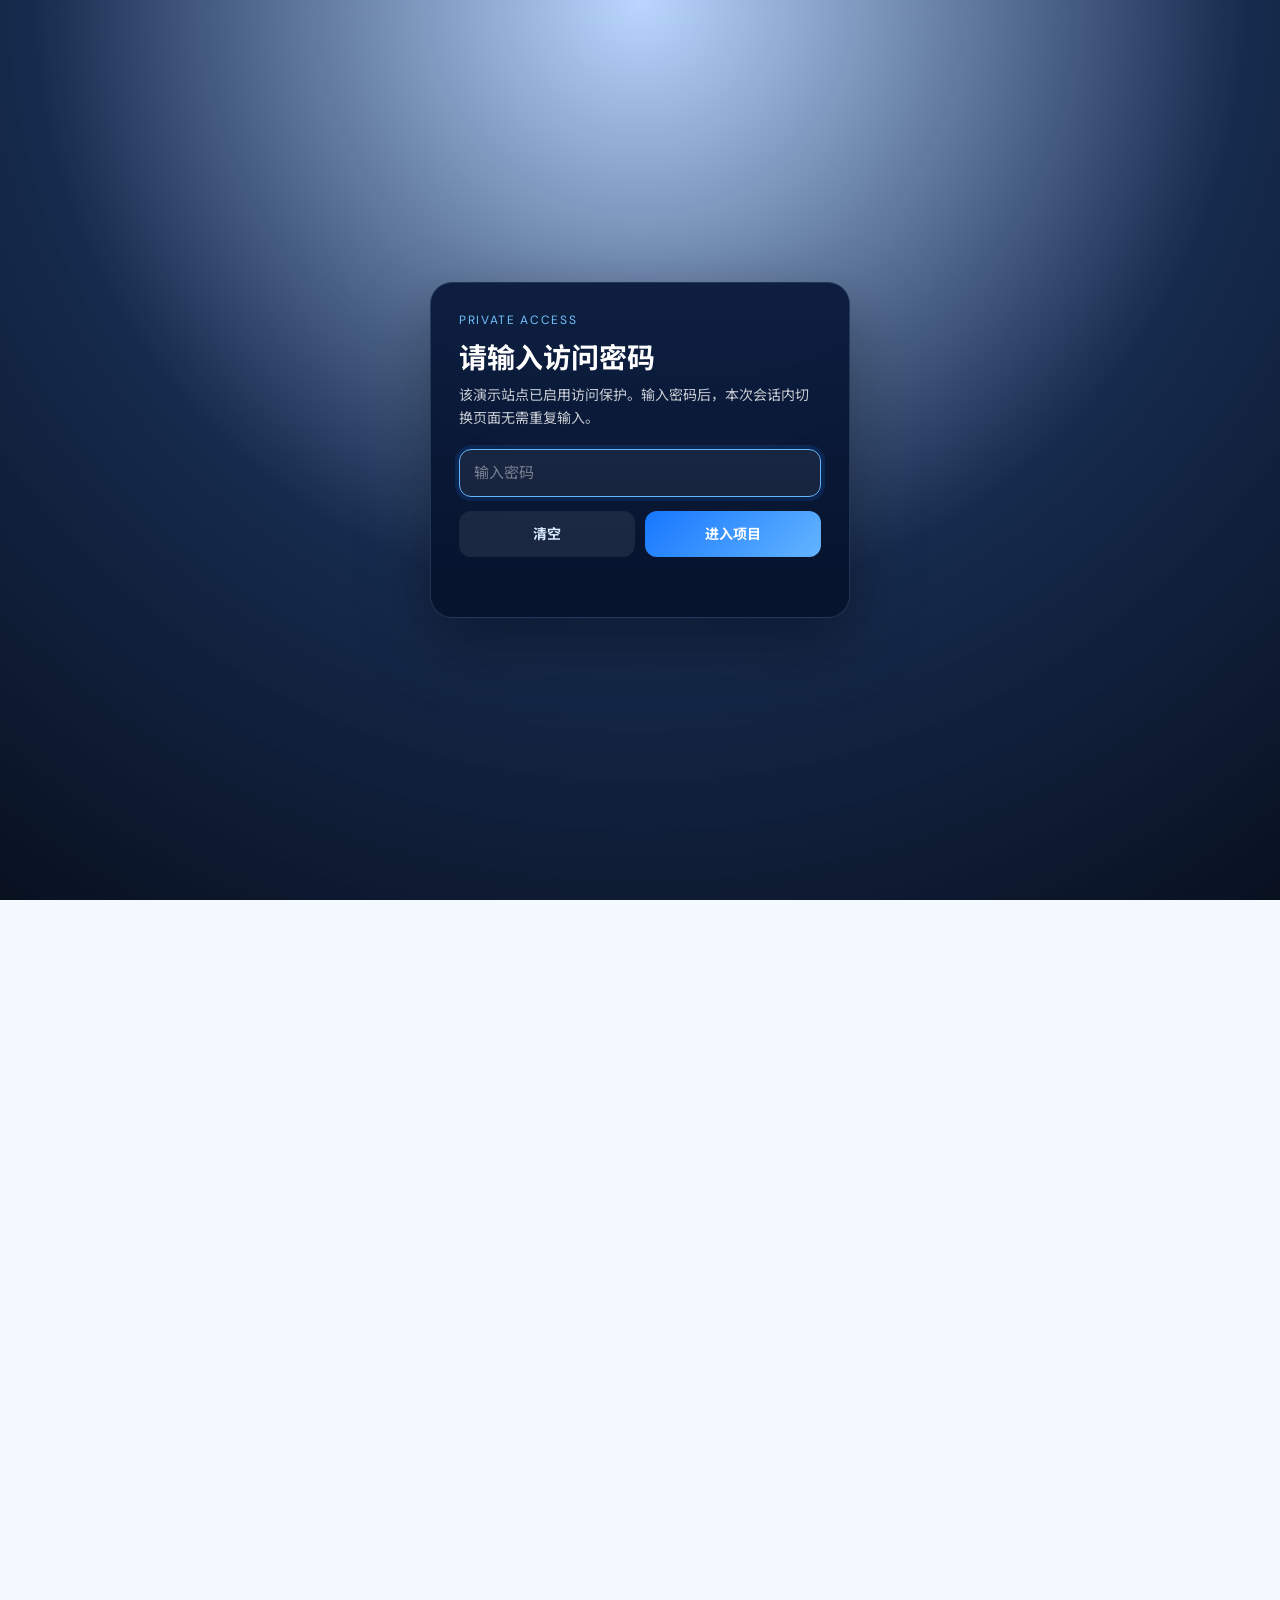
==== commit 7fcd4634: "feat: 完成图灵2.0首页/框架/榜单/数据集改版与H-05验收优化" ====
--- a/datasets.html
+++ b/datasets.html
@@ -80,35 +80,36 @@
     <a href="#" data-dialog-open>提交测评结果 ↗</a>
   </div>
 
-  <!-- ============ 数据集浏览器（深色区） ============ -->
-  <section class="dark-section" style="padding-top:64px;padding-bottom:96px;min-height:100vh;">
+  <!-- ============ 数据集浏览器（浅色区） ============ -->
+  <section class="framework-section dataset-page-light" style="padding-top:64px;padding-bottom:96px;min-height:100vh;">
     <div class="section-shell">
 
       <div class="section-header-row" style="margin-bottom:8px;">
         <div>
           <span class="section-label">PUBLIC DATASETS</span>
           <h1 class="section-title" style="margin-top:14px;">公共数据集</h1>
-          <p class="section-desc" style="margin-top:18px;">
-            覆盖 <b>4</b> 个大类、<b>33</b> 个细分任务的 <b>193</b> 个可验证评测条目，连接数据、任务、指标与测评能力。
-          </p>
+          <p class="section-desc" style="margin-top:18px;">覆盖 <b>4</b> 个大类、<b>33</b> 个细分任务的 <b>193</b> 个可验证评测条目，连接数据、任务、指标与测评能力。</p>
         </div>
         <div class="empathy-pie-card" aria-label="四类能力占比">
           <div class="pie-wrap">
-            <div class="empathy-pie" role="img" aria-label="情感共情 27.5%，认知共情 32.1%，共情关怀 22.3%，安全交互 18.1%"></div>
+            <div class="empathy-pie" role="img" aria-label="情感共情 53，认知共情 62，共情关怀 43，安全交互 35"></div>
             <div class="pie-total">100%</div>
           </div>
           <div class="pie-legend" aria-label="占比图例">
-            <div class="pie-item"><span class="pie-dot dot-affective"></span><span>情感共情</span><b>27.5%</b></div>
-            <div class="pie-item"><span class="pie-dot dot-cognitive"></span><span>认知共情</span><b>32.1%</b></div>
-            <div class="pie-item"><span class="pie-dot dot-care"></span><span>共情关怀</span><b>22.3%</b></div>
-            <div class="pie-item"><span class="pie-dot dot-safe"></span><span>安全交互</span><b>18.1%</b></div>
+            <div class="pie-item"><span class="pie-dot dot-affective"></span><span>情感共情</span><b>53</b></div>
+            <div class="pie-item"><span class="pie-dot dot-cognitive"></span><span>认知共情</span><b>62</b></div>
+            <div class="pie-item"><span class="pie-dot dot-care"></span><span>共情关怀</span><b>43</b></div>
+            <div class="pie-item"><span class="pie-dot dot-safe"></span><span>安全交互</span><b>35</b></div>
           </div>
         </div>
       </div>
 
-      <p style="font-size:12.5px;color:rgba(255,255,255,.4);margin-top:20px;line-height:1.7;">
+      <p style="font-size:12.5px;color:var(--muted);margin-top:20px;line-height:1.7;">
         统计口径：同一数据集若出现在不同细分任务中，按不同评测条目分别计数。<br />
         数据来源：图灵2.0-大模型共情智能评测数据集，更新时间 07月27日。
+      </p>
+      <p style="font-size:12px;color:var(--muted);margin-top:10px;line-height:1.7;">
+        图片状态：待补充飞书原图（按文档导航详情页逐项替换并记录来源链接）。
       </p>
 
       <!-- 大类统计卡（JS 渲染） -->
@@ -163,7 +164,7 @@
               <small>EMOTIONAL INTELLIGENCE AI</small>
             </span>
           </a>
-          <p>大模型情感智能开放测评平台——从情绪感知、情感理解，到共情回应与风险识别。</p>
+          <p>大模型共情智能开放测评平台——聚焦情感共情、认知共情、共情关怀与安全交互。</p>
           <p class="footer-tagline">开放 · 透明 · 可复现</p>
         </div>
 
@@ -178,10 +179,10 @@
 
         <div class="footer-col">
           <h4>能力领域</h4>
-          <a href="framework.html">情绪感知</a>
-          <a href="framework.html">情感理解</a>
-          <a href="framework.html">共情回应</a>
-          <a href="framework.html">安全与伦理</a>
+          <a href="framework.html">情感共情</a>
+          <a href="framework.html">认知共情</a>
+          <a href="framework.html">共情关怀</a>
+          <a href="framework.html">安全交互</a>
         </div>
 
         <div class="footer-col">
@@ -212,7 +213,7 @@
         </div>
         <div class="dialog-step">
           <span class="dialog-step-num">2</span>
-          <p><b>评测维度</b><span>明确提交 P / U / E / R / G / S / A 中哪些维度，以及对应任务集</span></p>
+          <p><b>评测维度</b><span>明确提交方向、任务、数据子集与输入模态</span></p>
         </div>
         <div class="dialog-step">
           <span class="dialog-step-num">3</span>
@@ -232,6 +233,8 @@
   <script src="data.js"></script>
   <script src="subpages.js"></script>
   <script src="datasets.js"></script>
+  <link rel="stylesheet" href="feedback-module/feedback-module.css" />
+  <script src="feedback-module/feedback-module.js"></script>
   <script src="comments.js"></script>
 </body>
 </html>
--- a/styles.css
+++ b/styles.css
@@ -1368,6 +1368,16 @@
   letter-spacing: 0;
 }
 
+.comment-panel-id {
+  display: inline-block;
+  margin-top: 6px;
+  color: var(--muted);
+  font-family: 'DM Sans', sans-serif;
+  font-size: 11px;
+  font-weight: 700;
+  letter-spacing: .08em;
+}
+
 .comment-panel-close {
   width: 36px;
   height: 36px;
@@ -1540,6 +1550,14 @@
   line-height: 1.6;
 }
 
+.comment-list-id {
+  color: var(--blue);
+  font-family: 'DM Sans', sans-serif;
+  font-size: 11px;
+  font-weight: 700;
+  letter-spacing: .06em;
+}
+
 .comment-list-meta {
   color: var(--muted);
   font-size: 11px;
@@ -1581,6 +1599,15 @@
 
 .comment-meta b { font-size: 13px; font-weight: 600; }
 .comment-meta time { color: var(--muted); font-size: 11px; }
+
+.comment-message-id {
+  margin-top: 4px;
+  color: var(--blue);
+  font-family: 'DM Sans', sans-serif;
+  font-size: 11px;
+  font-weight: 700;
+  letter-spacing: .06em;
+}
 
 .comment-message p {
   margin-top: 5px;
--- a/vitality-blue.css
+++ b/vitality-blue.css
@@ -152,10 +152,11 @@
   text-transform: none;
 }
 
-/* Triangle layout: top-center, bottom-left vertex, bottom-right */
-.cap-perception { top: 2%; left: 50%; transform: translateX(-50%); text-align: center; }
-.cap-safety    { bottom: calc(20% - 20px); left: 8%; }
-.cap-empathy   { bottom: calc(20% - 20px); right: 8%; text-align: right; }
+/* Four-direction layout */
+.cap-affective { top: -1%; left: 50%; transform: translateX(-50%); text-align: center; }
+.cap-cognitive { right: 1%; top: 50%; transform: translateY(-50%); text-align: right; }
+.cap-concern { left: 3%; top: 50%; transform: translateY(-50%); }
+.cap-safety { bottom: -3%; left: 50%; transform: translateX(-50%); text-align: center; }
 
 /* ---------- 3. Live Index Card ---------- */
 .index-card {
@@ -284,6 +285,27 @@
   margin-bottom: 16px;
 }
 
+/* ---------- 5.1 Homepage Section Banding ---------- */
+.home-band-a {
+  background: linear-gradient(180deg, #f8fbff 0%, #ffffff 100%);
+}
+
+.home-band-b {
+  background: linear-gradient(180deg, #f3f9ff 0%, #f9fcff 100%);
+}
+
+.home-band-c {
+  background: linear-gradient(180deg, #eef6ff 0%, #f5f9ff 100%);
+}
+
+.home-band-d {
+  background: linear-gradient(180deg, #ffffff 0%, #f8fbff 100%);
+}
+
+.home-band-e {
+  background: linear-gradient(180deg, #eef6ff 0%, #f4f9ff 100%);
+}
+
 .section-header-row {
   display: flex;
   justify-content: space-between;
@@ -331,6 +353,153 @@
 
 .dark-section .stat-big {
   color: var(--cyan);
+}
+
+.dataset-preview-light .preview-entry {
+  background: var(--white);
+  border: 1px solid var(--line);
+}
+
+.dataset-preview-light .preview-entry:hover {
+  border-color: var(--blue);
+  transform: translateX(6px);
+}
+
+.dataset-preview-light .preview-entry-name {
+  color: var(--ink);
+}
+
+.dataset-preview-light .preview-entry-meta {
+  color: var(--muted);
+}
+
+.composite-score-card {
+  background: var(--white);
+  border: 1px solid var(--line);
+  border-radius: var(--radius);
+  padding: 22px 24px;
+}
+
+.composite-score-head {
+  display: flex;
+  align-items: baseline;
+  justify-content: space-between;
+  gap: 16px;
+  flex-wrap: wrap;
+  margin-bottom: 16px;
+}
+
+.composite-score-head h3 {
+  font-family: 'Noto Sans SC', sans-serif;
+  font-size: 19px;
+  font-weight: 600;
+}
+
+.composite-score-head span {
+  font-size: 12px;
+  color: var(--muted);
+}
+
+.composite-score-grid {
+  display: grid;
+  grid-template-columns: repeat(5, minmax(0, 1fr));
+  gap: 10px;
+}
+
+.composite-score-grid > div {
+  padding: 12px;
+  border: 1px solid var(--line);
+  border-radius: 10px;
+  background: #f8fbff;
+}
+
+.composite-score-grid b {
+  display: block;
+  font-size: 12px;
+  color: var(--ink);
+  margin-bottom: 4px;
+}
+
+.composite-score-grid span {
+  font-family: 'DM Sans', sans-serif;
+  font-size: 20px;
+  color: var(--blue);
+  font-weight: 700;
+}
+
+.mei-task-list {
+  margin: 0;
+  padding: 0;
+  display: flex;
+  flex-direction: column;
+  gap: 6px;
+}
+
+.mei-task-list li {
+  font-size: 13px;
+  color: var(--muted);
+  line-height: 1.55;
+  padding-left: 12px;
+  position: relative;
+}
+
+.mei-task-list li::before {
+  content: '';
+  position: absolute;
+  left: 0;
+  top: 8px;
+  width: 5px;
+  height: 5px;
+  border-radius: 50%;
+  background: var(--blue-light);
+}
+
+.radar-tabs {
+  display: flex;
+  gap: 8px;
+  flex-wrap: wrap;
+  justify-content: center;
+  margin-bottom: 14px;
+}
+
+.radar-tab {
+  border: 1px solid var(--line);
+  background: #f8fbff;
+  color: var(--muted);
+  border-radius: 999px;
+  padding: 6px 12px;
+  font-size: 12px;
+  font-weight: 600;
+}
+
+.radar-tab.active {
+  color: var(--white);
+  background: var(--blue);
+  border-color: var(--blue);
+}
+
+.radar-image {
+  width: 100%;
+  max-width: 320px;
+  margin: 0 auto;
+  border-radius: 12px;
+  border: 1px solid var(--line);
+  background: #f8fbff;
+}
+
+.radar-note {
+  margin-top: 12px;
+  font-size: 13px;
+  color: var(--muted);
+  line-height: 1.6;
+}
+
+.radar-caption {
+  margin-top: 10px;
+  font-size: 12px;
+  color: var(--muted);
+  line-height: 1.65;
+  text-align: left;
 }
 
 /* ---------- 6.1 数据占比饼图 ---------- */
@@ -845,6 +1014,166 @@
   font-size: 15px;
 }
 
+.dataset-page-light .empathy-pie-card {
+  border: 1px solid var(--line);
+  background: var(--white);
+}
+
+.dataset-page-light .empathy-pie {
+  box-shadow: 0 10px 24px rgba(11, 31, 58, .12);
+}
+
+.dataset-page-light .empathy-pie::after {
+  background: var(--white);
+  border: 1px solid var(--line);
+}
+
+.dataset-page-light .pie-total {
+  color: var(--ink);
+}
+
+.dataset-page-light .pie-item {
+  color: var(--muted);
+}
+
+.dataset-page-light .pie-item b {
+  color: var(--ink);
+}
+
+.dataset-page-light .cat-stat {
+  background: var(--white);
+  border: 1px solid var(--line);
+}
+
+.dataset-page-light .cat-stat:hover,
+.dataset-page-light .cat-stat.active {
+  background: #f8fbff;
+  border-color: var(--blue);
+}
+
+.dataset-page-light .cat-stat-name {
+  color: var(--ink);
+}
+
+.dataset-page-light .cat-stat-sub {
+  color: var(--muted);
+}
+
+.dataset-page-light .browser-panel {
+  background: var(--white);
+  border: 1px solid var(--line);
+}
+
+.dataset-page-light .browser-toolbar,
+.dataset-page-light .subtask-chips,
+.dataset-page-light .entry-body {
+  border-color: var(--line);
+}
+
+.dataset-page-light .search-box {
+  background: #f8fbff;
+  border: 1px solid var(--line);
+}
+
+.dataset-page-light .search-box svg circle,
+.dataset-page-light .search-box svg path {
+  stroke: var(--muted);
+}
+
+.dataset-page-light .search-input {
+  color: var(--ink);
+}
+
+.dataset-page-light .search-input::placeholder {
+  color: #8aa0b8;
+}
+
+.dataset-page-light .subtask-chip {
+  color: var(--muted);
+  background: var(--white);
+  border: 1px solid var(--line);
+}
+
+.dataset-page-light .subtask-chip:hover {
+  color: var(--blue);
+  border-color: var(--blue);
+}
+
+.dataset-page-light .subtask-chip.active {
+  color: var(--white);
+  background: var(--blue);
+  border-color: var(--blue);
+}
+
+.dataset-page-light .result-count {
+  color: var(--blue);
+}
+
+.dataset-page-light .entry-card {
+  background: var(--white);
+  border: 1px solid var(--line);
+}
+
+.dataset-page-light .entry-card.open {
+  background: #f8fbff;
+  border-color: var(--blue);
+}
+
+.dataset-page-light .entry-name {
+  color: var(--ink);
+}
+
+.dataset-page-light .entry-sub {
+  color: var(--muted);
+}
+
+.dataset-page-light .entry-sub b {
+  color: #345476;
+}
+
+.dataset-page-light .entry-chevron {
+  color: var(--muted);
+}
+
+.dataset-page-light .entry-card.open .entry-chevron {
+  color: var(--blue);
+}
+
+.dataset-page-light .entry-meta-grid {
+  background: #f8fbff;
+  border: 1px solid var(--line);
+}
+
+.dataset-page-light .entry-meta-item,
+.dataset-page-light .entry-section-content {
+  color: #304a66;
+}
+
+.dataset-page-light .entry-meta-item b {
+  color: #6d849d;
+}
+
+.dataset-page-light .entry-section-label {
+  color: var(--blue);
+}
+
+.dataset-page-light .entry-section-label::before {
+  background: var(--blue);
+}
+
+.dataset-page-light .entry-section-content strong {
+  color: var(--ink);
+}
+
+.dataset-page-light .entry-section-content code {
+  background: rgba(22, 119, 255, .08);
+  color: var(--blue);
+}
+
+.dataset-page-light .no-results {
+  color: var(--muted);
+}
+
 /* 首页数据集预览示例列表 */
 .preview-entries {
   display: flex;
@@ -1306,6 +1635,10 @@
     width: 100%;
     padding-left: 50px;
   }
+
+  .composite-score-grid {
+    grid-template-columns: 1fr 1fr;
+  }
 }
 
 @media (max-width: 600px) {
@@ -1363,6 +1696,20 @@
     padding: 14px 16px;
   }
 
+  .cap-cognitive {
+    right: 3%;
+    top: 58%;
+  }
+
+  .cap-concern {
+    left: 3%;
+    top: 58%;
+  }
+
+  .composite-score-grid {
+    grid-template-columns: 1fr;
+  }
+
   .subtask-chips,
   .entry-list {
     padding-left: 16px;
--- a/feedback-module/feedback-module.css
+++ b/feedback-module/feedback-module.css
@@ -0,0 +1,505 @@
+/* Reusable feedback module styles */
+.comment-toggle {
+  position: fixed;
+  right: 24px;
+  bottom: 24px;
+  z-index: 1202;
+  width: 46px;
+  height: 46px;
+  border-radius: 50%;
+  display: flex;
+  align-items: center;
+  justify-content: center;
+  color: var(--white, #ffffff);
+  background: var(--blue, #1677ff);
+  box-shadow: 0 12px 32px rgba(22, 119, 255, .36);
+  transition: transform .2s var(--ease, ease), background .2s var(--ease, ease), box-shadow .2s var(--ease, ease);
+}
+
+.comment-list-toggle {
+  position: fixed;
+  right: 24px;
+  bottom: 88px;
+  z-index: 1202;
+  width: 46px;
+  height: 46px;
+  border-radius: 50%;
+  display: flex;
+  align-items: center;
+  justify-content: center;
+  color: var(--blue, #1677ff);
+  background: var(--white, #ffffff);
+  border: 1px solid rgba(22, 119, 255, .18);
+  box-shadow: 0 10px 26px rgba(7, 29, 66, .16);
+  transition: transform .2s var(--ease, ease), color .2s var(--ease, ease), background .2s var(--ease, ease), border-color .2s var(--ease, ease);
+}
+
+.comment-list-toggle:hover {
+  transform: translateY(-2px);
+  color: var(--white, #ffffff);
+  background: var(--blue, #1677ff);
+  border-color: var(--blue, #1677ff);
+}
+
+.comment-list-toggle.active {
+  color: var(--white, #ffffff);
+  background: var(--ink, #0b1f3a);
+  border-color: var(--ink, #0b1f3a);
+}
+
+.comment-list-toggle.has-comments::after {
+  content: '';
+  position: absolute;
+  top: 8px;
+  right: 8px;
+  width: 7px;
+  height: 7px;
+  border-radius: 50%;
+  background: #f04452;
+}
+
+.comment-toggle:hover {
+  transform: translateY(-2px);
+  box-shadow: 0 16px 38px rgba(22, 119, 255, .44);
+}
+
+.comment-toggle.active {
+  background: var(--ink, #0b1f3a);
+}
+
+.comment-toggle svg,
+.comment-panel svg {
+  width: 21px;
+  height: 21px;
+  fill: none;
+  stroke: currentColor;
+  stroke-width: 1.8;
+  stroke-linecap: round;
+  stroke-linejoin: round;
+}
+
+.comment-layer {
+  position: absolute;
+  inset: 0;
+  z-index: 1198;
+  pointer-events: none;
+}
+
+.comment-pin {
+  position: absolute;
+  width: 30px;
+  height: 30px;
+  transform: translate(-50%, -50%);
+  border-radius: 15px 15px 15px 3px;
+  display: flex;
+  align-items: center;
+  justify-content: center;
+  pointer-events: auto;
+  color: var(--white, #ffffff);
+  background: var(--blue, #1677ff);
+  border: 2px solid var(--white, #ffffff);
+  box-shadow: 0 5px 16px rgba(7, 29, 66, .28);
+  font-family: 'DM Sans', sans-serif;
+  font-size: 12px;
+  font-weight: 700;
+  transition: transform .2s var(--ease, ease), background .2s var(--ease, ease);
+}
+
+.comment-pin:hover,
+.comment-pin.active {
+  transform: translate(-50%, -50%) scale(1.12);
+  background: var(--purple, #705cff);
+}
+
+.comment-pin-draft {
+  pointer-events: none;
+  background: var(--purple, #705cff);
+  animation: comment-pin-in .25s var(--ease, ease) both;
+}
+
+@keyframes comment-pin-in {
+  from { opacity: 0; transform: translate(-50%, -50%) scale(.55); }
+  to { opacity: 1; transform: translate(-50%, -50%) scale(1); }
+}
+
+.comment-placing,
+.comment-placing * {
+  cursor: crosshair !important;
+}
+
+.comment-placing .comment-toggle,
+.comment-placing .comment-toggle * {
+  cursor: pointer !important;
+}
+
+.comment-panel {
+  position: fixed;
+  top: 16px;
+  right: 16px;
+  bottom: 88px;
+  z-index: 1201;
+  width: min(380px, calc(100vw - 32px));
+  display: flex;
+  flex-direction: column;
+  background: var(--white, #ffffff);
+  border: 1px solid var(--line, #d9e5f5);
+  border-radius: 16px;
+  box-shadow: 0 24px 70px rgba(7, 29, 66, .24);
+  opacity: 0;
+  transform: translateX(calc(100% + 32px));
+  pointer-events: none;
+  overflow: hidden;
+  transition: opacity .25s var(--ease, ease), transform .25s var(--ease, ease);
+}
+
+.comment-panel.open {
+  opacity: 1;
+  transform: translateX(0);
+  pointer-events: auto;
+}
+
+.comment-panel-head {
+  min-height: 76px;
+  padding: 16px 18px;
+  border-bottom: 1px solid var(--line, #d9e5f5);
+  display: flex;
+  align-items: center;
+  justify-content: space-between;
+  gap: 16px;
+}
+
+.comment-panel-kicker {
+  display: block;
+  color: var(--blue, #1677ff);
+  font-family: 'DM Sans', sans-serif;
+  font-size: 10px;
+  font-weight: 700;
+  letter-spacing: .12em;
+}
+
+.comment-panel-head h2 {
+  font-family: 'Noto Sans SC', sans-serif;
+  font-size: 17px;
+  font-weight: 600;
+  line-height: 1.35;
+}
+
+.comment-panel-id {
+  display: inline-block;
+  margin-top: 6px;
+  color: var(--muted, #63758d);
+  font-family: 'DM Sans', sans-serif;
+  font-size: 11px;
+  font-weight: 700;
+  letter-spacing: .08em;
+}
+
+.comment-panel-close {
+  width: 36px;
+  height: 36px;
+  border-radius: 8px;
+  display: flex;
+  align-items: center;
+  justify-content: center;
+  color: var(--muted, #63758d);
+}
+
+.comment-panel-close:hover {
+  color: var(--ink, #0b1f3a);
+  background: var(--paper, #f4f8ff);
+}
+
+.comment-compose,
+.comment-reply {
+  padding: 18px;
+}
+
+.comment-compose {
+  overflow-y: auto;
+}
+
+.comment-compose label {
+  display: block;
+  margin: 0 0 6px;
+  color: var(--ink, #0b1f3a);
+  font-size: 12px;
+  font-weight: 600;
+}
+
+.comment-compose label:not(:first-child) {
+  margin-top: 16px;
+}
+
+.comment-compose input,
+.comment-compose textarea,
+.comment-reply textarea {
+  width: 100%;
+  border: 1px solid var(--line, #d9e5f5);
+  border-radius: 8px;
+  outline: none;
+  background: #f8fbff;
+  padding: 10px 12px;
+  color: var(--ink, #0b1f3a);
+  font: inherit;
+  font-size: 14px;
+  line-height: 1.55;
+  resize: vertical;
+  transition: border-color .2s var(--ease, ease), box-shadow .2s var(--ease, ease);
+}
+
+.comment-compose input:focus,
+.comment-compose textarea:focus,
+.comment-reply textarea:focus {
+  border-color: var(--blue, #1677ff);
+  box-shadow: 0 0 0 3px rgba(22, 119, 255, .1);
+}
+
+.comment-form-actions,
+.comment-thread-actions {
+  display: flex;
+  align-items: center;
+  gap: 8px;
+  margin-top: 12px;
+}
+
+.comment-form-actions {
+  justify-content: flex-end;
+}
+
+.comment-primary,
+.comment-secondary,
+.comment-icon-action {
+  min-height: 36px;
+  border-radius: 8px;
+  display: inline-flex;
+  align-items: center;
+  justify-content: center;
+  gap: 7px;
+  padding: 0 13px;
+  font-size: 13px;
+  font-weight: 600;
+}
+
+.comment-primary {
+  color: var(--white, #ffffff);
+  background: var(--blue, #1677ff);
+}
+
+.comment-primary svg,
+.comment-icon-action svg {
+  width: 16px;
+  height: 16px;
+}
+
+.comment-secondary,
+.comment-icon-action {
+  color: var(--muted, #63758d);
+  background: var(--paper, #f4f8ff);
+}
+
+.comment-icon-action:hover {
+  color: var(--blue, #1677ff);
+}
+
+.comment-icon-action.danger:hover {
+  color: #d9363e;
+}
+
+.comment-storage-note {
+  margin-top: 14px;
+  text-align: center;
+  color: var(--muted, #63758d);
+  font-size: 11px;
+}
+
+.comment-storage-note.error {
+  color: #d9363e;
+}
+
+.comment-list-wrap {
+  flex: 1;
+  overflow-y: auto;
+  padding: 10px 14px 16px;
+}
+
+.comment-list-empty {
+  margin: 18px;
+  padding: 14px 16px;
+  border: 1px dashed var(--line, #d9e5f5);
+  border-radius: 10px;
+  color: var(--muted, #63758d);
+  font-size: 13px;
+  line-height: 1.6;
+  background: #f8fbff;
+}
+
+.comment-list-item {
+  width: 100%;
+  text-align: left;
+  border: 1px solid var(--line, #d9e5f5);
+  border-radius: 10px;
+  background: var(--white, #ffffff);
+  padding: 11px 12px;
+  margin-top: 10px;
+  display: flex;
+  flex-direction: column;
+  gap: 6px;
+  transition: border-color .2s var(--ease, ease), box-shadow .2s var(--ease, ease), transform .2s var(--ease, ease);
+}
+
+.comment-list-item:first-child {
+  margin-top: 0;
+}
+
+.comment-list-item:hover {
+  border-color: var(--blue, #1677ff);
+  box-shadow: 0 8px 20px rgba(22, 119, 255, .12);
+  transform: translateY(-1px);
+}
+
+.comment-list-top {
+  display: flex;
+  align-items: center;
+  justify-content: space-between;
+  gap: 12px;
+}
+
+.comment-list-top b {
+  color: var(--ink, #0b1f3a);
+  font-size: 13px;
+  font-weight: 700;
+}
+
+.comment-list-top time {
+  color: var(--muted, #63758d);
+  font-size: 11px;
+}
+
+.comment-list-body {
+  color: #31455f;
+  font-size: 13px;
+  line-height: 1.6;
+}
+
+.comment-list-id {
+  color: var(--blue, #1677ff);
+  font-family: 'DM Sans', sans-serif;
+  font-size: 11px;
+  font-weight: 700;
+  letter-spacing: .06em;
+}
+
+.comment-list-meta {
+  color: var(--muted, #63758d);
+  font-size: 11px;
+}
+
+.comment-thread {
+  flex: 1;
+  overflow-y: auto;
+  padding: 6px 18px 18px;
+}
+
+.comment-message {
+  display: grid;
+  grid-template-columns: 34px 1fr;
+  gap: 10px;
+  padding: 16px 0;
+  border-bottom: 1px solid var(--line, #d9e5f5);
+}
+
+.comment-avatar {
+  width: 34px;
+  height: 34px;
+  border-radius: 50%;
+  display: flex;
+  align-items: center;
+  justify-content: center;
+  color: var(--white, #ffffff);
+  background: var(--ink, #0b1f3a);
+  font-family: 'DM Sans', sans-serif;
+  font-size: 12px;
+  font-weight: 700;
+}
+
+.comment-meta {
+  display: flex;
+  align-items: baseline;
+  gap: 8px;
+}
+
+.comment-meta b {
+  font-size: 13px;
+  font-weight: 600;
+}
+
+.comment-meta time {
+  color: var(--muted, #63758d);
+  font-size: 11px;
+}
+
+.comment-message-id {
+  margin-top: 4px;
+  color: var(--blue, #1677ff);
+  font-family: 'DM Sans', sans-serif;
+  font-size: 11px;
+  font-weight: 700;
+  letter-spacing: .06em;
+}
+
+.comment-message p {
+  margin-top: 5px;
+  color: #31455f;
+  font-size: 13.5px;
+  line-height: 1.65;
+}
+
+.comment-reply {
+  border-top: 1px solid var(--line, #d9e5f5);
+  background: var(--white, #ffffff);
+}
+
+.comment-thread-actions {
+  justify-content: flex-start;
+}
+
+.comment-public-label {
+  color: var(--muted, #63758d);
+  font-size: 11px;
+}
+
+.comment-send {
+  width: 36px;
+  padding: 0;
+  margin-left: auto;
+}
+
+@media (max-width: 600px) {
+  .comment-toggle {
+    right: 16px;
+    bottom: 16px;
+  }
+
+  .comment-list-toggle {
+    right: 16px;
+    bottom: 76px;
+  }
+
+  .comment-panel {
+    top: auto;
+    right: 8px;
+    bottom: 78px;
+    left: 8px;
+    width: auto;
+    max-height: min(620px, calc(100vh - 94px));
+    transform: translateY(calc(100% + 96px));
+  }
+
+  .comment-panel.open {
+    transform: translateY(0);
+  }
+
+  .comment-icon-action span {
+    display: none;
+  }
+}
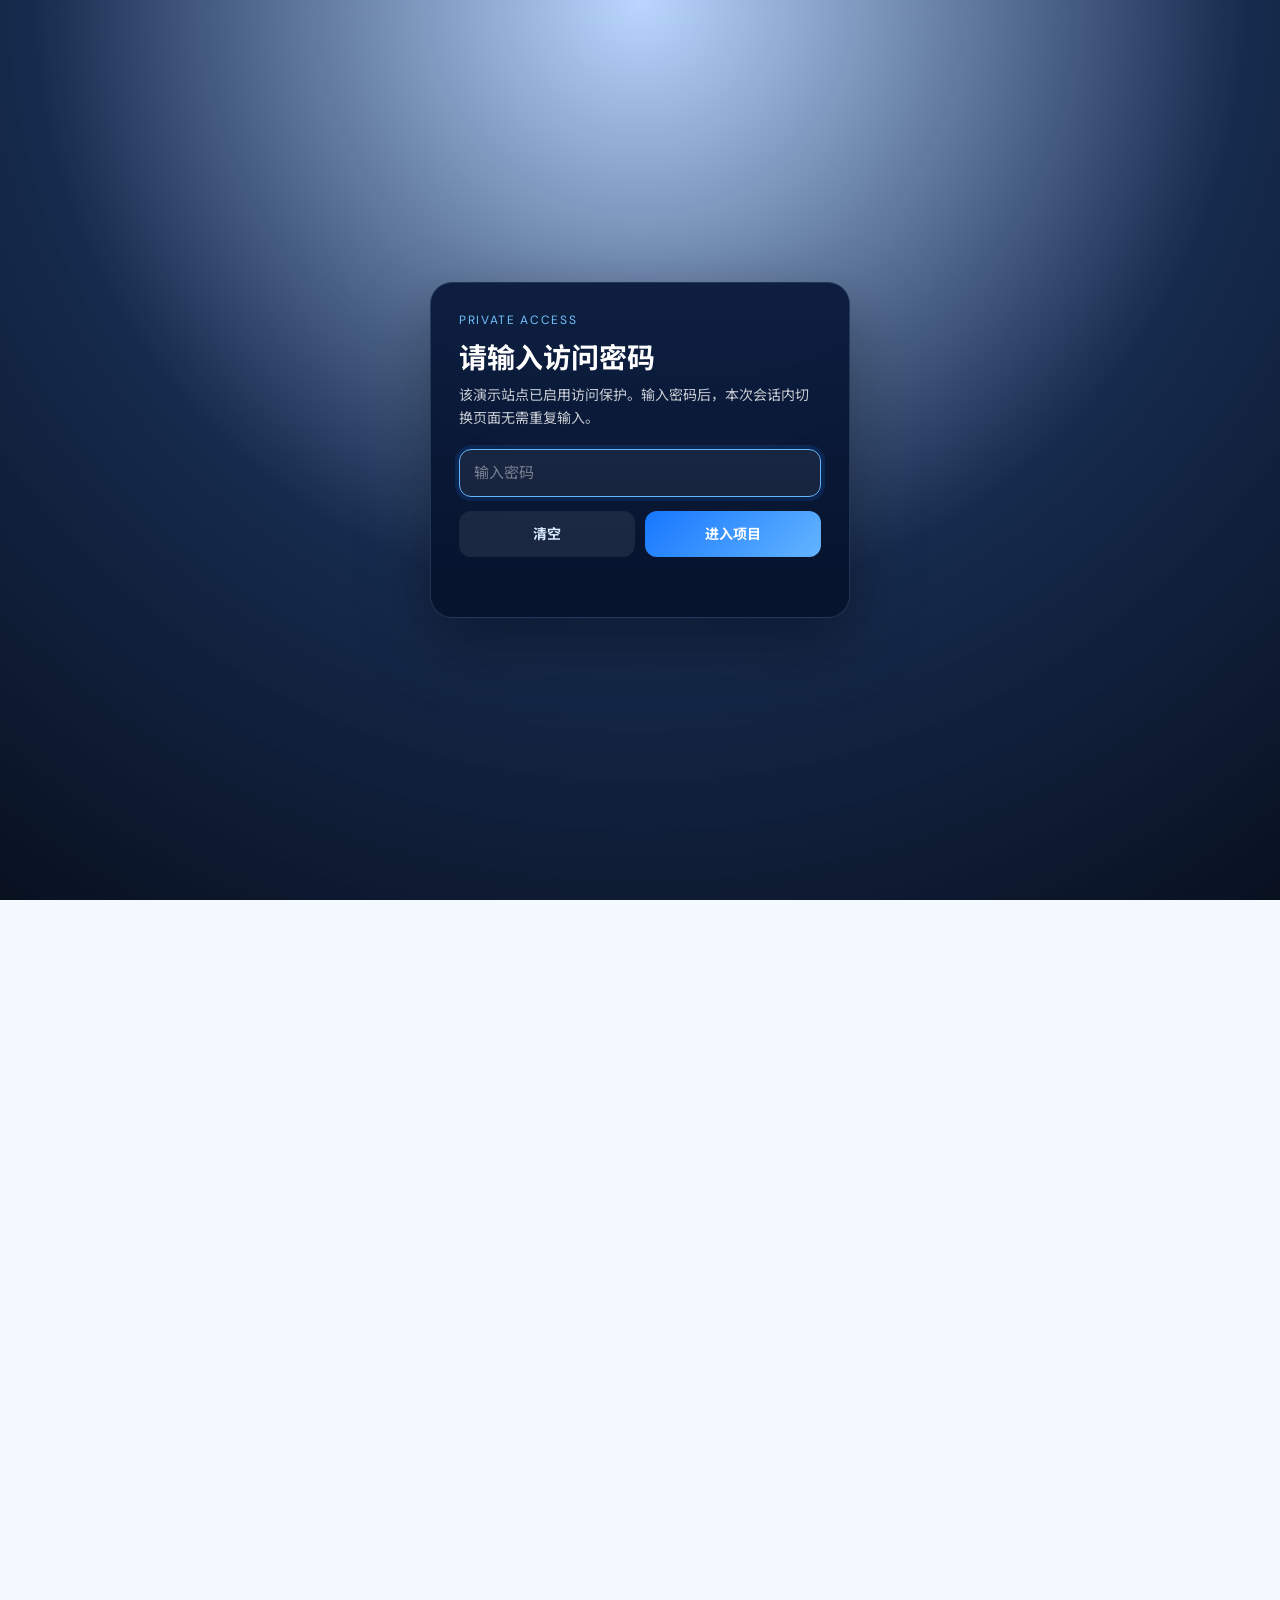
==== commit 41b779c9: "fix: restore feedback deletion and bust script cache" ====
--- a/datasets.html
+++ b/datasets.html
@@ -234,7 +234,7 @@
   <script src="subpages.js"></script>
   <script src="datasets.js"></script>
   <link rel="stylesheet" href="feedback-module/feedback-module.css" />
-  <script src="feedback-module/feedback-module.js"></script>
+  <script src="feedback-module/feedback-module.js?v=20260810-deletefix"></script>
   <script src="comments.js"></script>
 </body>
 </html>
--- a/styles.css
+++ b/styles.css
@@ -843,7 +843,7 @@
   display: grid;
   grid-template-columns: 1fr 380px;
   gap: 48px;
-  align-items: center;
+  align-items: stretch;
 }
 
 .mei-cards {
@@ -901,6 +901,12 @@
   border-radius: var(--radius-lg);
   padding: 32px;
   text-align: center;
+}
+
+@media (min-width: 1101px) {
+  .mei-layout .radar-wrap {
+    height: 100%;
+  }
 }
 
 .radar-title {
@@ -1061,11 +1067,15 @@
 
 /* ---------- 19. Dialog ---------- */
 dialog {
+  position: fixed;
+  inset: 0;
+  margin: auto;
   border: none;
   border-radius: var(--radius-lg);
   padding: 0;
   max-width: 560px;
   width: calc(100% - 48px);
+  max-height: calc(100vh - 48px);
   box-shadow: 0 24px 80px rgba(11, 31, 58, .3);
   overflow: hidden;
 }
@@ -1078,6 +1088,8 @@
 .dialog-inner {
   padding: 40px;
   position: relative;
+  max-height: calc(100vh - 48px);
+  overflow: auto;
 }
 
 .dialog-title {
--- a/vitality-blue.css
+++ b/vitality-blue.css
@@ -240,9 +240,15 @@
 }
 
 .hero-metrics .metrics-bar {
-  gap: 64px;
+  gap: clamp(56px, 8vw, 132px);
   justify-content: center;
   width: 100%;
+}
+
+.hero-metrics .metric-item {
+  min-width: 160px;
+  align-items: center;
+  text-align: center;
 }
 
 .hero-metric-num {
@@ -480,11 +486,26 @@
 
 .radar-image {
   width: 100%;
-  max-width: 320px;
+  max-width: 420px;
   margin: 0 auto;
   border-radius: 12px;
   border: 1px solid var(--line);
   background: #f8fbff;
+  object-fit: contain;
+  aspect-ratio: 4 / 3;
+}
+
+.radar-fallback {
+  margin: 12px auto 0;
+  max-width: 420px;
+  border: 1px dashed #f4a340;
+  background: #fff8eb;
+  color: #9a5a00;
+  border-radius: 10px;
+  padding: 10px 12px;
+  font-size: 12.5px;
+  line-height: 1.5;
+  text-align: left;
 }
 
 .radar-note {
@@ -860,6 +881,11 @@
 .ds-tag-concern { background: rgba(100, 181, 255, .2); color: var(--cyan); }
 .ds-tag-safety { background: rgba(255, 196, 115, .16); color: #ffc673; }
 
+.ds-tag-modality {
+  background: rgba(22, 119, 255, .1);
+  color: var(--blue);
+}
+
 .ds-tag-access {
   background: rgba(95, 230, 160, .12);
   color: #5fe6a0;
@@ -1117,6 +1143,11 @@
 .dataset-page-light .entry-card.open {
   background: #f8fbff;
   border-color: var(--blue);
+}
+
+.dataset-page-light .ds-tag-modality {
+  background: rgba(22, 119, 255, .08);
+  color: var(--blue);
 }
 
 .dataset-page-light .entry-name {
@@ -1639,6 +1670,21 @@
   .composite-score-grid {
     grid-template-columns: 1fr 1fr;
   }
+
+  .hero-metrics .metrics-bar {
+    gap: 28px 56px;
+  }
+
+  .mei-layout {
+    gap: 28px;
+    align-items: start;
+  }
+
+  .radar-wrap {
+    width: 100%;
+    max-width: 100%;
+    padding: 24px 18px;
+  }
 }
 
 @media (max-width: 600px) {
@@ -1651,7 +1697,7 @@
   }
 
   .cat-stats {
-    grid-template-columns: 1fr 1fr;
+    grid-template-columns: 1fr;
     gap: 12px;
   }
 
@@ -1697,13 +1743,40 @@
   }
 
   .cap-cognitive {
-    right: 3%;
-    top: 58%;
+    right: 2%;
+    top: 56%;
+    max-width: 116px;
   }
 
   .cap-concern {
-    left: 3%;
-    top: 58%;
+    left: 2%;
+    top: 56%;
+    max-width: 116px;
+  }
+
+  .cap-affective {
+    top: 2%;
+  }
+
+  .cap-safety {
+    bottom: 1%;
+  }
+
+  .cap-label {
+    font-size: 10px;
+  }
+
+  .cap-label .cap-zh {
+    font-size: 18px;
+  }
+
+  .radar-tabs {
+    justify-content: flex-start;
+  }
+
+  .radar-tab {
+    font-size: 11px;
+    padding: 5px 10px;
   }
 
   .composite-score-grid {
